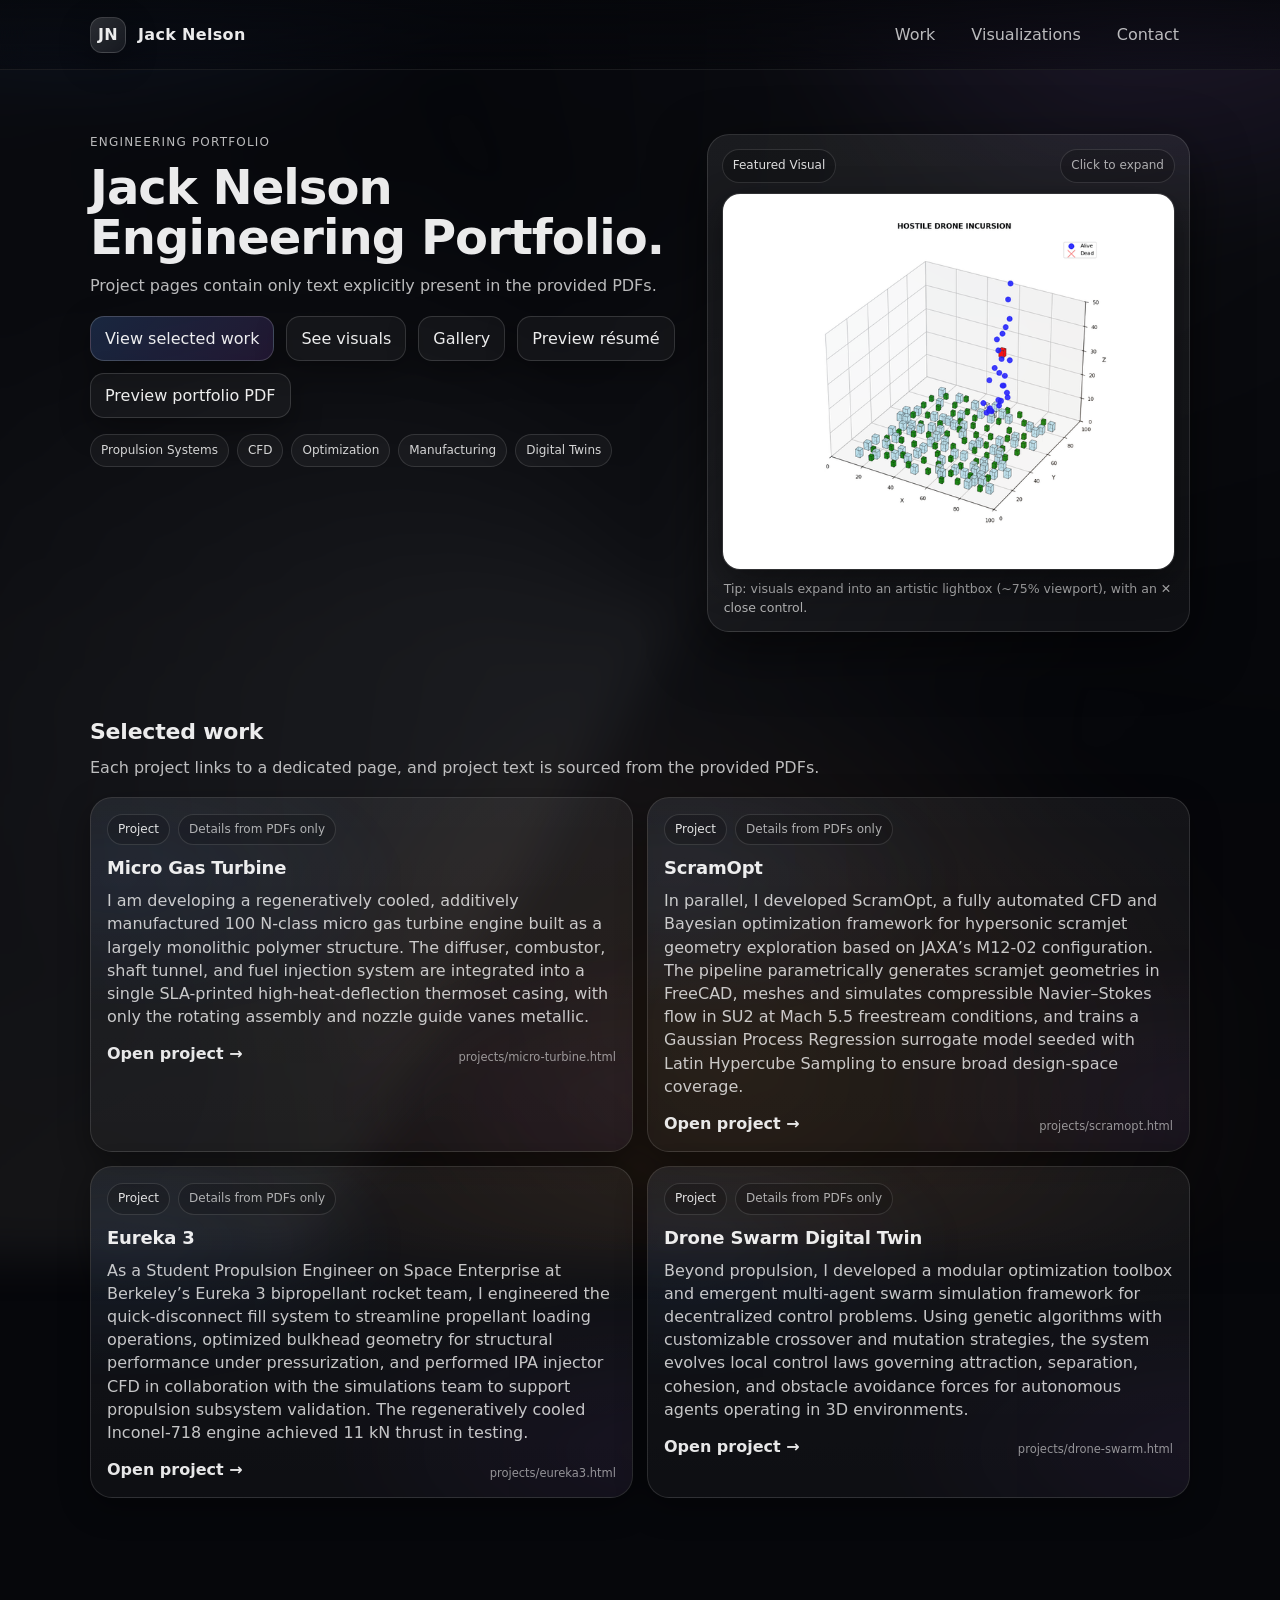
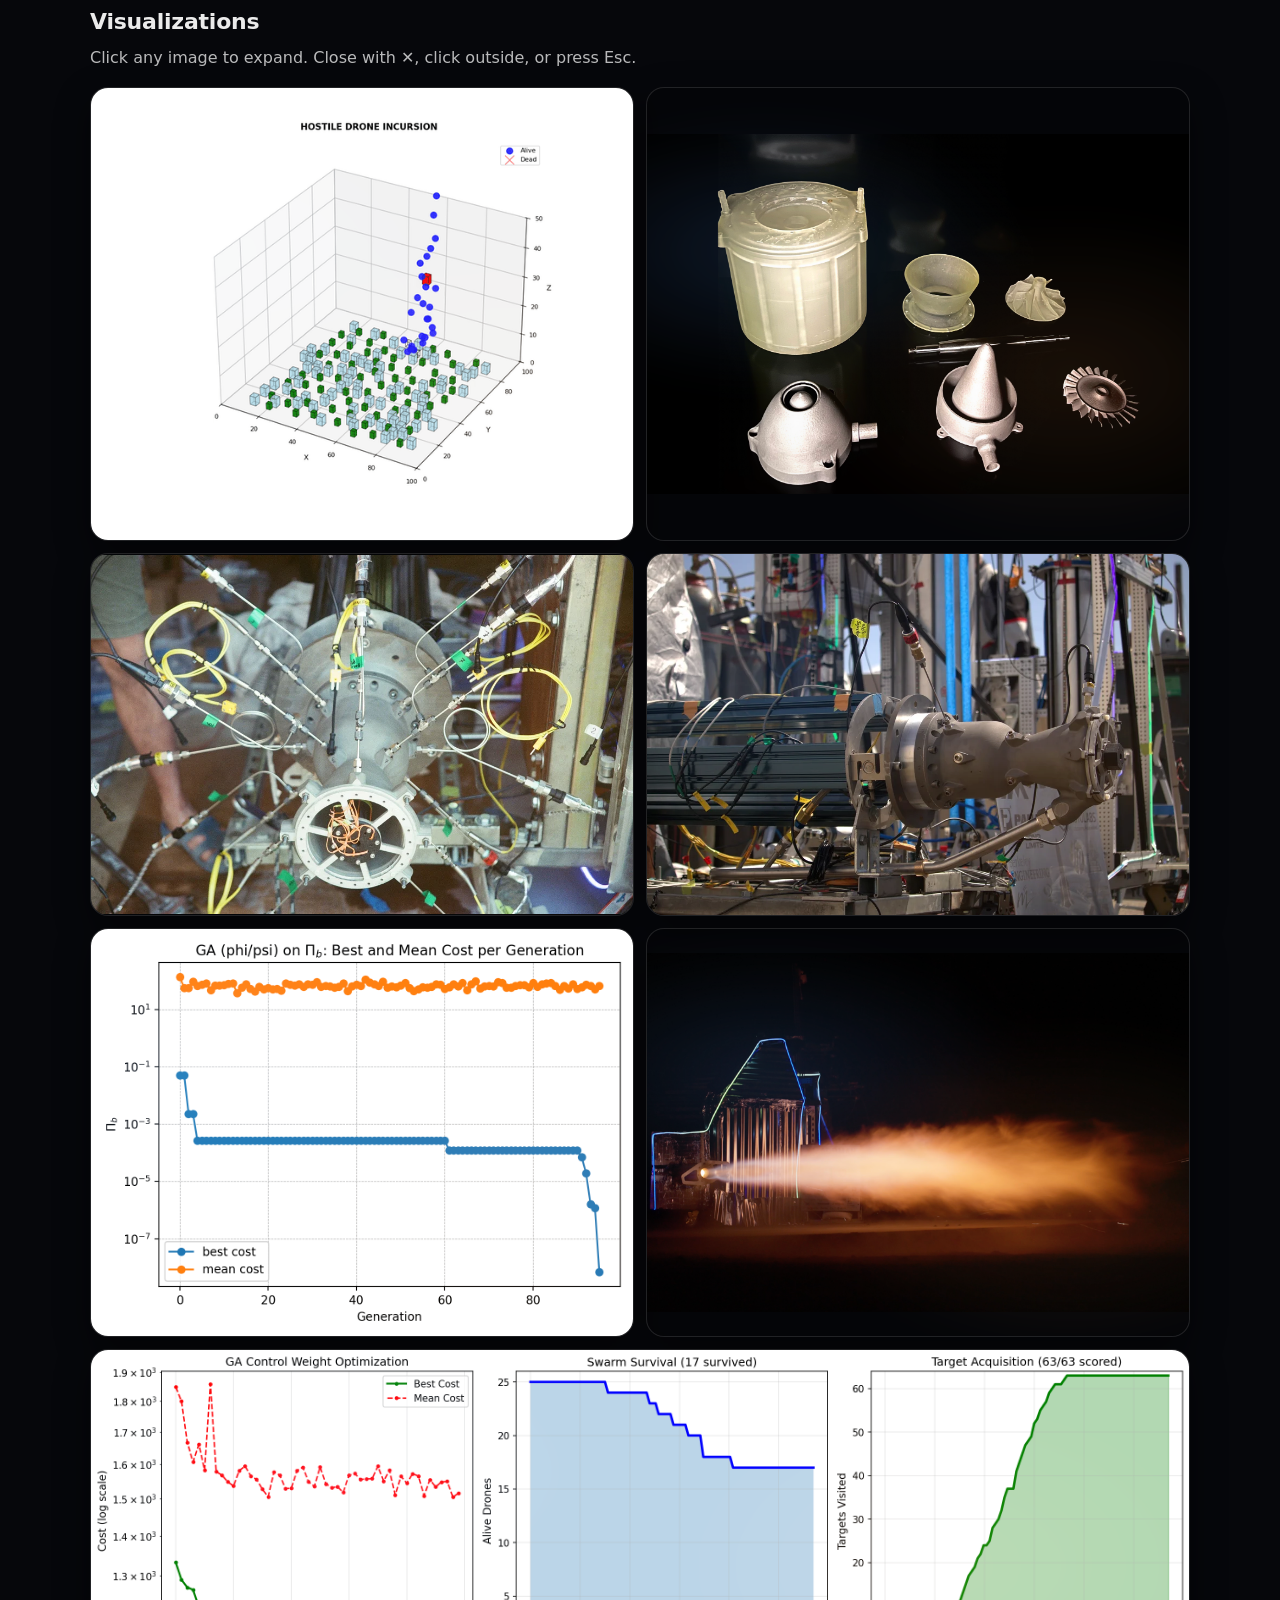
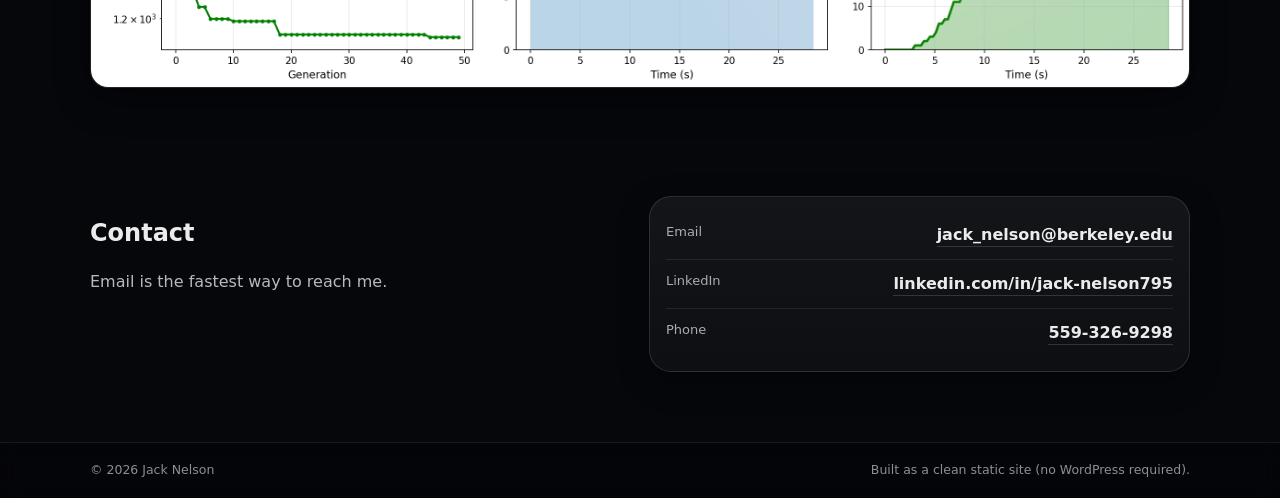
==== index.html @ c69b214f "Initial commit: jackanelson.com static engineering portfolio Goal: a fast, accessible, no-build pers" ====
<!doctype html>
<html lang="en">
<head>
  <meta charset="utf-8" />
  <meta name="viewport" content="width=device-width,initial-scale=1" />
  <title>Jack Nelson — Engineering</title>
  <meta name="description" content="Jack Nelson — engineering portfolio. Selected work, technical visuals, and contact." />
  <link rel="stylesheet" href="styles.css" />
</head>

<body>
  <a class="skip-link" href="#main">Skip to content</a>

  <div id="particles-js" aria-hidden="true"></div>
  <div class="bg-ambient" aria-hidden="true"></div>

  <header class="site-header">
    <div class="container header-inner">
      <a class="brand" href="index.html" aria-label="Home">
        <span class="brand-mark" aria-hidden="true">JN</span>
        <span class="brand-text">Jack Nelson</span>
      </a>

      <nav class="nav" aria-label="Primary">
        <a href="#work">Work</a>
        <a href="#visuals">Visualizations</a>
        <a href="#contact">Contact</a>
      </nav>
    </div>
  </header>

  <main id="main">
    <section class="hero">
      <div class="container hero-grid">
        <div class="hero-copy">
          <p class="eyebrow">Engineering Portfolio</p>
          <h1 class="hero-title">Jack Nelson Engineering Portfolio.</h1>
          <p class="hero-subtitle">Project pages contain only text explicitly present in the provided PDFs.</p>

          <div class="hero-cta">
            <a class="btn primary" href="#work">View selected work</a>
            <a class="btn ghost" href="#visuals">See visuals</a>
            <a class="btn ghost" href="gallery.html">Gallery</a>
            <a class="btn ghost" href="assets/pdf/Resume%20Jack%20Nelson.pdf" target="_blank" rel="noopener" aria-label="Preview resume (opens in new tab)">Preview résumé</a>
            <a class="btn ghost" href="assets/pdf/Jack_Nelson_Engineering_Portfolio.pdf" target="_blank" rel="noopener" aria-label="Preview engineering portfolio PDF (opens in new tab)">Preview portfolio PDF</a>
          </div>

          <div class="hero-tags" aria-label="Core areas">
            <span class="tag">Propulsion Systems</span>
            <span class="tag">CFD</span>
            <span class="tag">Optimization</span>
            <span class="tag">Manufacturing</span>
            <span class="tag">Digital Twins</span>
          </div>
        </div>

        <div class="hero-card">
          <div class="hero-card-top">
            <div class="pill">Featured Visual</div>
            <div class="pill muted">Click to expand</div>
          </div>

          <button class="media-tile js-open-modal"
                  type="button"
                  data-modal-src="assets/img/DroneAni.gif"
                  data-modal-alt="Drone swarm visualization animation"
                  data-modal-caption="Drone swarm visualization (click to expand)">
            <img src="assets/img/DroneAni.gif" alt="Drone swarm visualization animation" loading="eager" />
            <span class="media-fallback" aria-hidden="true">Missing asset: DroneAni.gif</span>
            <span class="media-glow" aria-hidden="true"></span>
          </button>

          <p class="hero-card-note">Tip: visuals expand into an artistic lightbox (~75% viewport), with an ✕ close control.</p>
        </div>
      </div>
    </section>

    <section id="work" class="section">
      <div class="container">
        <div class="section-head">
          <h2>Selected work</h2>
          <p>Each project links to a dedicated page, and project text is sourced from the provided PDFs.</p>
        </div>

        <div class="cards-grid">
          <a class="card" href="projects/micro-turbine.html">
            <div class="card-top">
              <span class="chip">Project</span>
              <span class="chip muted">Details from PDFs only</span>
            </div>
            <h3>Micro Gas Turbine</h3>
            <p>I am developing a regeneratively cooled, additively manufactured 100 N-class micro gas turbine engine built as a
largely monolithic polymer structure. The diffuser, combustor, shaft tunnel, and fuel injection system are integrated
into a single SLA-printed high-heat-deflection thermoset casing, with only the rotating assembly and nozzle guide
vanes metallic.</p>
            <div class="card-foot">
              <span class="linkish">Open project →</span>
              <span class="mini">projects/micro-turbine.html</span>
            </div>
          </a>

          <a class="card" href="projects/scramopt.html">
            <div class="card-top">
              <span class="chip">Project</span>
              <span class="chip muted">Details from PDFs only</span>
            </div>
            <h3>ScramOpt</h3>
            <p>In parallel, I developed ScramOpt, a fully automated CFD and Bayesian optimization framework for hypersonic
scramjet geometry exploration based on JAXA’s M12-02 configuration. The pipeline parametrically generates scramjet
geometries in FreeCAD, meshes and simulates compressible Navier–Stokes flow in SU2 at Mach 5.5 freestream
conditions, and trains a Gaussian Process Regression surrogate model seeded with Latin Hypercube Sampling to ensure
broad design-space coverage.</p>
            <div class="card-foot">
              <span class="linkish">Open project →</span>
              <span class="mini">projects/scramopt.html</span>
            </div>
          </a>

          <a class="card" href="projects/eureka3.html">
            <div class="card-top">
              <span class="chip">Project</span>
              <span class="chip muted">Details from PDFs only</span>
            </div>
            <h3>Eureka 3</h3>
            <p>As a Student Propulsion Engineer on Space Enterprise at Berkeley’s Eureka 3 bipropellant rocket team, I engineered
the quick-disconnect fill system to streamline propellant loading operations, optimized bulkhead geometry for structural
performance under pressurization, and performed IPA injector CFD in collaboration with the simulations team to
support propulsion subsystem validation. The regeneratively cooled Inconel-718 engine achieved 11 kN thrust in
testing.</p>
            <div class="card-foot">
              <span class="linkish">Open project →</span>
              <span class="mini">projects/eureka3.html</span>
            </div>
          </a>

          <a class="card" href="projects/drone-swarm.html">
            <div class="card-top">
              <span class="chip">Project</span>
              <span class="chip muted">Details from PDFs only</span>
            </div>
            <h3>Drone Swarm Digital Twin</h3>
            <p>Beyond propulsion, I developed a modular optimization toolbox and emergent multi-agent swarm simulation framework
for decentralized control problems. Using genetic algorithms with customizable crossover and mutation strategies,
the system evolves local control laws governing attraction, separation, cohesion, and obstacle avoidance forces
for autonomous agents operating in 3D environments.</p>
            <div class="card-foot">
              <span class="linkish">Open project →</span>
              <span class="mini">projects/drone-swarm.html</span>
            </div>
          </a>
        </div>
      </div>
    </section>

    <section id="visuals" class="section">
      <div class="container">
        <div class="section-head">
          <h2>Visualizations</h2>
          <p>Click any image to expand. Close with ✕, click outside, or press Esc.</p>
        </div>

        <div class="masonry" aria-label="Visualization gallery">
          <button class="media-tile js-open-modal" type="button"
                  data-modal-src="assets/img/DroneAni.gif"
                  data-modal-alt="Drone swarm animation"
                  data-modal-caption="Drone swarm animation">
            <img src="assets/img/DroneAni.gif" alt="Drone swarm animation" loading="lazy" />
            <span class="media-fallback" aria-hidden="true">Missing asset: DroneAni.gif</span>
            <span class="media-glow" aria-hidden="true"></span>
          </button>

          <button class="media-tile js-open-modal" type="button"
                  data-modal-src="assets/img/prop_components.png"
                  data-modal-alt="Propulsion components layout"
                  data-modal-caption="prop_components.png">
            <img src="assets/img/prop_components.png" alt="Propulsion components layout" loading="lazy" />
            <span class="media-fallback" aria-hidden="true">Missing asset: prop_components.png</span>
            <span class="media-glow" aria-hidden="true"></span>
          </button>

          <button class="media-tile js-open-modal" type="button"
                  data-modal-src="assets/img/prop_instrumented_front.png"
                  data-modal-alt="Instrumented setup front view"
                  data-modal-caption="prop_instrumented_front.png">
            <img src="assets/img/prop_instrumented_front.png" alt="Instrumented setup front view" loading="lazy" />
            <span class="media-fallback" aria-hidden="true">Missing asset: prop_instrumented_front.png</span>
            <span class="media-glow" aria-hidden="true"></span>
          </button>

          <button class="media-tile js-open-modal" type="button"
                  data-modal-src="assets/img/prop_teststand_side.png"
                  data-modal-alt="Test stand side view"
                  data-modal-caption="prop_teststand_side.png">
            <img src="assets/img/prop_teststand_side.png" alt="Test stand side view" loading="lazy" />
            <span class="media-fallback" aria-hidden="true">Missing asset: prop_teststand_side.png</span>
            <span class="media-glow" aria-hidden="true"></span>
          </button>

          <button class="media-tile js-open-modal" type="button"
                  data-modal-src="assets/img/ga_phi_psi_Pib_best_mean.png"
                  data-modal-alt="Optimization visualization"
                  data-modal-caption="Optimization visualization">
            <img src="assets/img/ga_phi_psi_Pib_best_mean.png" alt="Optimization visualization" loading="lazy" />
            <span class="media-fallback" aria-hidden="true">Missing asset: ga_phi_psi_Pib_best_mean.png</span>
            <span class="media-glow" aria-hidden="true"></span>
          </button>

          <button class="media-tile js-open-modal" type="button"
                  data-modal-src="assets/img/prop_hotfire.png"
                  data-modal-alt="Propulsion test image"
                  data-modal-caption="prop_hotfire.png">
            <img src="assets/img/prop_hotfire.png" alt="Propulsion test image" loading="lazy" />
            <span class="media-fallback" aria-hidden="true">Missing asset: prop_hotfire.png</span>
            <span class="media-glow" aria-hidden="true"></span>
          </button>

          <button class="media-tile media-control js-open-modal" type="button"
                  data-modal-src="assets/img/control_analysis.png"
                  data-modal-alt="Control analysis graphs"
                  data-modal-caption="Control analysis graphs">
            <img src="assets/img/control_analysis.png" alt="Control analysis graphs" loading="lazy" />
            <span class="media-fallback" aria-hidden="true">Missing asset: control_analysis.png</span>
            <span class="media-glow" aria-hidden="true"></span>
          </button>
        </div>
      </div>
    </section>

    <section id="contact" class="section section-contact">
      <div class="container contact-grid">
        <div>
          <h2>Contact</h2>
          <p class="contact-sub">Email is the fastest way to reach me.</p>
        </div>

        <div class="contact-card" aria-label="Contact links">
          <div class="contact-row">
            <div class="contact-label">Email</div>
            <a class="contact-link" href="mailto:jack_nelson@berkeley.edu">jack_nelson@berkeley.edu</a>
          </div>
          <div class="contact-row">
            <div class="contact-label">LinkedIn</div>
            <a class="contact-link" href="https://www.linkedin.com/in/jack-nelson795/" target="_blank" rel="noreferrer">linkedin.com/in/jack-nelson795</a>
          </div>
          <div class="contact-row">
            <div class="contact-label">Phone</div>
            <a class="contact-link" href="tel:+15593269298">559-326-9298</a>
          </div>
        </div>
      </div>
    </section>
  </main>

  <div class="modal" id="lightbox" aria-hidden="true" role="dialog" aria-modal="true" aria-label="Image viewer">
    <div class="modal-backdrop" data-close="true"></div>
    <div class="modal-panel" role="document">
      <button class="modal-close" type="button" aria-label="Close" title="Close (Esc)" data-close="true">✕</button>
      <figure class="modal-figure">
        <img id="lightboxImg" alt="" />
        <figcaption id="lightboxCaption" class="modal-caption"></figcaption>
      </figure>
    </div>
  </div>

  <footer class="site-footer">
    <div class="container footer-inner">
      <span class="footer-dim">© <span id="year"></span> Jack Nelson</span>
      <span class="footer-dim">Built as a clean static site (no WordPress required).</span>
    </div>
  </footer>

  <script src="particles.js-master/particles.min.js"></script>
  <script src="script.js"></script>
</body>
</html>
---- styles.css ----
:root{
  --bg: #06070b;
  --panel: rgba(255,255,255,.06);
  --panel-2: rgba(255,255,255,.085);
  --text: rgba(255,255,255,.92);
  --muted: rgba(255,255,255,.72);
  --faint: rgba(255,255,255,.52);
  --stroke: rgba(255,255,255,.12);
  --stroke-2: rgba(255,255,255,.18);
  --shadow: 0 18px 55px rgba(0,0,0,.55);
  --shadow-soft: 0 10px 30px rgba(0,0,0,.35);
  --radius: 22px;
  --radius-sm: 16px;
  --max: 1100px;
}

*{ box-sizing:border-box; }
html,body{ height:100%; }
html{ scroll-behavior: smooth; }

@media (prefers-reduced-motion: reduce){
  html{ scroll-behavior: auto; }
  *{ transition: none !important; }
}

body{
  margin:0;
  background: var(--bg);
  color: var(--text);
  font-family: ui-sans-serif, system-ui, -apple-system, Segoe UI, Roboto, Helvetica, Arial;
  line-height: 1.45;
  overflow-x:hidden;
}

button{ font: inherit; color: inherit; }

a{ color: inherit; text-decoration: none; }
a:hover{ text-decoration: none; }

:focus-visible{
  outline: 2px solid rgba(84,153,255,.65);
  outline-offset: 3px;
}

.skip-link{
  position: absolute;
  left: 14px;
  top: 10px;
  padding: 10px 12px;
  border-radius: 14px;
  border: 1px solid rgba(255,255,255,.14);
  background: rgba(0,0,0,.55);
  transform: translateY(-200%);
  z-index: 999;
}

.skip-link:focus{
  transform: translateY(0);
}

.container{
  width: min(var(--max), calc(100% - 40px));
  margin: 0 auto;
}

.bg-ambient{
  position: fixed;
  inset: -40vh -25vw;
  pointer-events:none;
  z-index:-2;
  overflow: hidden;
  background:
    /* “Plume” glows */
    radial-gradient(900px 520px at 22% 12%, rgba(84, 153, 255, .16), transparent 58%),
    radial-gradient(760px 520px at 78% 18%, rgba(171, 95, 255, .12), transparent 60%),
    radial-gradient(860px 620px at 55% 88%, rgba(255, 155, 74, .10), transparent 62%),
    /* Soft hotcore / nozzle-lip highlight */
    conic-gradient(from 210deg at 52% 60%, rgba(255,255,255,.06), transparent 35%, rgba(255,255,255,.03), transparent 70%),
    radial-gradient(980px 760px at 42% 62%, rgba(255,255,255,.05), transparent 62%);
  filter: blur(26px) saturate(1.12);
  opacity:.95;
}

.bg-ambient::before{
  content:"";
  position:absolute;
  inset: 0;
  background:
    /* Diagonal vector lines */
    repeating-linear-gradient(115deg, rgba(255,255,255,.06) 0 1px, transparent 1px 34px),
    repeating-linear-gradient(65deg, rgba(84,153,255,.06) 0 1px, transparent 1px 46px),
    /* Blueprint-ish grid */
    linear-gradient(to right, rgba(255,255,255,.04) 1px, transparent 1px),
    linear-gradient(to bottom, rgba(255,255,255,.035) 1px, transparent 1px),
    /* Larger grid */
    linear-gradient(to right, rgba(255,255,255,.03) 1px, transparent 1px),
    linear-gradient(to bottom, rgba(255,255,255,.025) 1px, transparent 1px);
  background-size: auto, auto, 38px 38px, 38px 38px, 140px 140px, 140px 140px;
  background-position: 0 0, 0 0, 0 0, 0 0, 12px 18px, 12px 18px;
  opacity: .22;
  filter: blur(.2px);
  mask-image: radial-gradient(60% 55% at 50% 55%, black 55%, transparent 100%);
}

.bg-ambient::after{
  content:"";
  position:absolute;
  inset: 0;
  background:
    /* Scanline sheen */
    repeating-linear-gradient(to bottom, rgba(255,255,255,.03), rgba(255,255,255,.03) 1px, transparent 1px, transparent 6px),
    /* Subtle horizon/edge glow */
    linear-gradient(to bottom, rgba(84,153,255,.08), transparent 38%),
    linear-gradient(to top, rgba(255,155,74,.06), transparent 42%),
    /* Subtle vignette */
    radial-gradient(70% 70% at 50% 50%, transparent 45%, rgba(0,0,0,.45) 100%);
  opacity: .18;
  mix-blend-mode: overlay;
}

.site-header{
  position: sticky;
  top: 0;
  z-index: 20;
  backdrop-filter: blur(14px);
  background: linear-gradient(to bottom, rgba(6,7,11,.78), rgba(6,7,11,.35));
  border-bottom: 1px solid rgba(255,255,255,.08);
}

.header-inner{
  display:flex;
  align-items:center;
  justify-content:space-between;
  padding: 14px 0;
  gap: 16px;
}

.brand{
  display:flex;
  align-items:center;
  gap: 12px;
}

.brand-mark{
  width: 36px;
  height: 36px;
  border-radius: 12px;
  display:grid;
  place-items:center;
  font-weight: 700;
  letter-spacing:.02em;
  background: linear-gradient(135deg, rgba(255,255,255,.14), rgba(255,255,255,.06));
  border: 1px solid rgba(255,255,255,.14);
  box-shadow: var(--shadow-soft);
}

.brand-text{
  font-weight: 650;
  letter-spacing: .02em;
  color: rgba(255,255,255,.92);
}

.nav{
  display:flex;
  gap: 14px;
  align-items:center;
}

.nav a{
  padding: 8px 10px;
  border-radius: 12px;
  color: var(--muted);
  border: 1px solid transparent;
}

.nav a:hover{
  color: var(--text);
  border-color: rgba(255,255,255,.10);
  background: rgba(255,255,255,.05);
}

.hero{ padding: 64px 0 30px; }

.hero-grid{
  display:grid;
  grid-template-columns: 1.1fr .9fr;
  gap: 26px;
  align-items: start;
}

@media (max-width: 980px){
  .hero-grid{ grid-template-columns: 1fr; }
}

.eyebrow{
  color: var(--muted);
  letter-spacing: .10em;
  text-transform: uppercase;
  font-size: 12px;
  margin: 0 0 10px;
}

.hero-title{
  margin: 0 0 12px;
  font-size: clamp(30px, 4vw, 48px);
  line-height: 1.05;
  letter-spacing: -0.02em;
}

.hero-subtitle{
  margin: 0 0 18px;
  color: var(--muted);
  font-size: 16px;
  max-width: 60ch;
}

.hero-cta{
  display:flex;
  gap: 12px;
  flex-wrap: wrap;
  margin: 18px 0 16px;
}

.btn{
  display:inline-flex;
  align-items:center;
  justify-content:center;
  padding: 10px 14px;
  border-radius: 14px;
  border: 1px solid rgba(255,255,255,.14);
  background: rgba(255,255,255,.06);
  color: var(--text);
  box-shadow: var(--shadow-soft);
  transition: transform .16s ease, background .16s ease, border-color .16s ease;
}

.btn:hover{
  transform: translateY(-1px);
  border-color: rgba(255,255,255,.20);
  background: rgba(255,255,255,.09);
}

.btn.primary{
  background: linear-gradient(135deg, rgba(84,153,255,.20), rgba(171,95,255,.14));
  border-color: rgba(255,255,255,.18);
}

.btn.ghost{ background: rgba(255,255,255,.04); }

.hero-tags{ display:flex; gap: 8px; flex-wrap: wrap; }

.tag{
  font-size: 12px;
  color: rgba(255,255,255,.82);
  padding: 7px 10px;
  border-radius: 999px;
  border: 1px solid rgba(255,255,255,.12);
  background: rgba(255,255,255,.04);
}

.hero-card{
  border-radius: var(--radius);
  border: 1px solid rgba(255,255,255,.12);
  background: linear-gradient(180deg, rgba(255,255,255,.07), rgba(255,255,255,.04));
  box-shadow: var(--shadow);
  padding: 14px;
}

.hero-card-top{
  display:flex;
  justify-content: space-between;
  gap: 10px;
  align-items:center;
  margin-bottom: 10px;
}

.pill{
  font-size: 12px;
  padding: 7px 10px;
  border-radius: 999px;
  border: 1px solid rgba(255,255,255,.12);
  background: rgba(0,0,0,.18);
  color: rgba(255,255,255,.86);
}

.pill.muted{ color: rgba(255,255,255,.65); }

.media-tile{
  position: relative;
  display:block;
  width: 100%;
  min-height: 220px;
  border-radius: 18px;
  overflow:hidden;
  border: 1px solid rgba(255,255,255,.12);
  background: rgba(0,0,0,.25);
  cursor: pointer;
  padding: 0;
  appearance:none;
  outline: none;
  box-shadow: 0 12px 35px rgba(0,0,0,.45);
  transition: transform .18s ease, border-color .18s ease;
}

.media-tile:hover{
  transform: translateY(-2px);
  border-color: rgba(255,255,255,.20);
}

.media-tile img{
  width: 100%;
  height: auto;
  display:block;
  object-fit: contain;
  position: relative;
  z-index: 1;
}

.media-fallback{
  position:absolute;
  inset: 0;
  display:none;
  place-items:center;
  padding: 18px;
  text-align: center;
  color: rgba(255,255,255,.72);
  background: linear-gradient(180deg, rgba(255,255,255,.05), rgba(255,255,255,.02));
  z-index: 2;
}

.media-tile.is-missing img{ display:none; }
.media-tile.is-missing .media-fallback{ display:grid; }

.media-glow{
  position:absolute;
  inset: -20%;
  background:
    radial-gradient(420px 220px at 30% 40%, rgba(84,153,255,.18), transparent 60%),
    radial-gradient(420px 260px at 70% 60%, rgba(255,155,74,.12), transparent 62%);
  filter: blur(18px);
  opacity: .85;
  mix-blend-mode: screen;
  pointer-events:none;
  z-index: 2;
}

.hero-card-note{
  margin: 10px 2px 0;
  font-size: 12.5px;
  color: rgba(255,255,255,.68);
}

.section{ padding: 54px 0; }

.section-head{ display:flex; flex-direction:column; gap: 8px; margin-bottom: 18px; }

.section-head h2{ margin: 0; font-size: 22px; letter-spacing: -0.01em; }

.section-head p{ margin: 0; color: var(--muted); max-width: 72ch; }

.cards-grid{ display:grid; grid-template-columns: repeat(2, 1fr); gap: 14px; }

@media (max-width: 900px){
  .cards-grid{ grid-template-columns: 1fr; }
}

.card{
  border-radius: var(--radius);
  border: 1px solid rgba(255,255,255,.12);
  background: linear-gradient(180deg, rgba(255,255,255,.06), rgba(255,255,255,.035));
  box-shadow: var(--shadow-soft);
  padding: 16px;
  transition: transform .18s ease, border-color .18s ease, background .18s ease;
  position: relative;
  overflow:hidden;
}

.card::before{
  content:"";
  position:absolute;
  inset:-40%;
  background:
    radial-gradient(500px 240px at 25% 35%, rgba(84,153,255,.10), transparent 60%),
    radial-gradient(560px 260px at 80% 70%, rgba(171,95,255,.08), transparent 62%);
  filter: blur(18px);
  opacity: .75;
  pointer-events:none;
}

.card:hover{
  transform: translateY(-2px);
  border-color: rgba(255,255,255,.20);
  background: linear-gradient(180deg, rgba(255,255,255,.075), rgba(255,255,255,.04));
}

.card-top{ display:flex; gap: 8px; flex-wrap: wrap; position: relative; z-index: 1; }

.chip{
  font-size: 12px;
  padding: 6px 10px;
  border-radius: 999px;
  border: 1px solid rgba(255,255,255,.12);
  background: rgba(0,0,0,.16);
  color: rgba(255,255,255,.88);
}

.chip.muted{ color: rgba(255,255,255,.65); }

.card h3{ margin: 10px 0 8px; font-size: 18px; letter-spacing: -0.01em; position: relative; z-index: 1; }

.card p{ margin: 0 0 14px; color: rgba(255,255,255,.76); position: relative; z-index: 1; }

.card-foot{ display:flex; justify-content: space-between; align-items:flex-end; gap: 10px; position: relative; z-index: 1; }

.linkish{ color: rgba(255,255,255,.9); font-weight: 600; }

.mini{ font-size: 11.5px; color: rgba(255,255,255,.55); }


.masonry{
  display:grid;
  grid-template-columns: repeat(2, minmax(0, 1fr));
  gap: 12px;
}

/* Uniform tile height; images scale to fit without cropping */
.masonry .media-tile{
  height: auto;
}

.masonry .media-tile img{
  height: auto;
  width: 100%;
  object-fit: contain;
}

.masonry .media-tile.is-missing{ min-height: 220px; }

/* Final control-analysis tile: same height, centered, not extra-wide */
.masonry .media-tile.media-control{
  grid-column: 1 / -1;
  width: 100%;
  justify-self: stretch;
}

@media (max-width: 980px){
  .masonry{ grid-template-columns: 1fr; }
  .masonry .media-tile{ grid-column: auto; height: auto; }
  .masonry .media-tile.media-control{ grid-column: auto; width: 100%; justify-self: stretch; }
}

.section-contact{ padding-bottom: 70px; }

.contact-grid{ display:grid; grid-template-columns: 1fr 1fr; gap: 18px; align-items:start; }

@media (max-width: 900px){
  .contact-grid{ grid-template-columns: 1fr; }
}

.contact-sub{ margin: 8px 0 0; color: rgba(255,255,255,.72); }

.contact-card{
  border-radius: var(--radius);
  border: 1px solid rgba(255,255,255,.12);
  background: linear-gradient(180deg, rgba(255,255,255,.06), rgba(255,255,255,.035));
  box-shadow: var(--shadow-soft);
  padding: 14px 16px;
}

.contact-row{ display:flex; justify-content: space-between; gap: 14px; padding: 12px 0; border-bottom: 1px solid rgba(255,255,255,.08); }

.contact-row:last-child{ border-bottom: none; }

.contact-label{ color: rgba(255,255,255,.65); font-size: 13px; }

.contact-link{ color: rgba(255,255,255,.92); font-weight: 650; text-align:right; border-bottom: 1px solid rgba(255,255,255,.15); }

.contact-link:hover{ border-bottom-color: rgba(255,255,255,.35); }

.site-footer{ border-top: 1px solid rgba(255,255,255,.08); background: rgba(0,0,0,.20); backdrop-filter: blur(10px); padding: 18px 0; }

.footer-inner{ display:flex; justify-content: space-between; gap: 12px; flex-wrap: wrap; }

.footer-dim{ color: rgba(255,255,255,.55); font-size: 12.5px; }

/* --------- PROJECT PAGES --------- */

.page{ padding: 40px 0 70px; }

.page-head{ display:flex; align-items:flex-start; justify-content: space-between; gap: 14px; margin-bottom: 14px; }

.back{
  display:inline-flex;
  gap: 10px;
  align-items:center;
  padding: 9px 12px;
  border-radius: 14px;
  border: 1px solid rgba(255,255,255,.12);
  background: rgba(255,255,255,.05);
  color: rgba(255,255,255,.86);
  box-shadow: var(--shadow-soft);
}

.back:hover{ border-color: rgba(255,255,255,.20); background: rgba(255,255,255,.08); }

.page-title{ margin: 6px 0 0; font-size: clamp(26px, 3.2vw, 40px); line-height: 1.08; letter-spacing: -0.02em; }

.page-sub{ margin: 10px 0 0; color: rgba(255,255,255,.72); max-width: 75ch; }

.page-grid{ display:grid; grid-template-columns: 1.1fr .9fr; gap: 16px; margin-top: 18px; }

@media (max-width: 980px){
  .page-grid{ grid-template-columns: 1fr; }
}

.panel{
  border-radius: var(--radius);
  border: 1px solid rgba(255,255,255,.12);
  background: linear-gradient(180deg, rgba(255,255,255,.06), rgba(255,255,255,.035));
  box-shadow: var(--shadow-soft);
  padding: 16px;
}

.panel h3{ margin: 0 0 8px; letter-spacing: -.01em; }

.panel ul{ margin: 10px 0 0 18px; color: rgba(255,255,255,.78); }

.panel li{ margin: 6px 0; }

.kv{ display:grid; grid-template-columns: 120px 1fr; gap: 10px 12px; margin-top: 10px; }

.kv div{ padding: 8px 0; border-bottom: 1px solid rgba(255,255,255,.08); }

.kv div:nth-last-child(-n+2){ border-bottom: none; }

.k{ color: rgba(255,255,255,.62); font-size: 12.5px; }
.v{ color: rgba(255,255,255,.88); font-weight: 600; }

.inline-link{ border-bottom: 1px solid rgba(255,255,255,.15); }
.inline-link:hover{ border-bottom-color: rgba(255,255,255,.35); }

.todo{ color: rgba(255,255,255,.74); }

/* --------- LIGHTBOX MODAL (ARTISTIC 75%) --------- */

.modal{ position: fixed; inset: 0; display:none; z-index: 100; }

.modal[aria-hidden="false"]{ display:block; }

.modal-backdrop{ position:absolute; inset:0; background: rgba(0,0,0,.62); backdrop-filter: blur(18px); }

.modal-panel{ position: absolute; inset: 0; display:grid; place-items:center; padding: 24px; }

.modal-figure{
  width: min(75vw, 1100px);
  height: min(75vh, 740px);
  margin: 0;
  border-radius: 26px;
  overflow:hidden;
  border: 1px solid rgba(255,255,255,.14);
  background: linear-gradient(180deg, rgba(255,255,255,.06), rgba(255,255,255,.03));
  box-shadow: 0 30px 90px rgba(0,0,0,.70);
  position: relative;
}

@media (max-width: 780px){
  .modal-figure{ width: min(92vw, 1100px); height: min(78vh, 740px); }
}

.modal-figure::before{
  content:"";
  position:absolute;
  inset:-35%;
  background:
    radial-gradient(560px 320px at 25% 30%, rgba(84,153,255,.16), transparent 60%),
    radial-gradient(620px 380px at 75% 70%, rgba(171,95,255,.12), transparent 62%),
    radial-gradient(540px 360px at 60% 40%, rgba(255,155,74,.10), transparent 64%);
  filter: blur(18px);
  opacity: .9;
  pointer-events:none;
}

.modal-figure img{
  position:absolute;
  inset: 0;
  width: 100%;
  height: 100%;
  object-fit: contain;
  padding: 18px 18px 52px;
  z-index: 1;
}

.modal-caption{
  position:absolute;
  left: 16px;
  right: 16px;
  bottom: 12px;
  z-index: 2;
  font-size: 12.5px;
  color: rgba(255,255,255,.72);
  text-align: center;
  letter-spacing: .04em;
  text-transform: uppercase;
}

.modal-close{
  position: absolute;
  top: 18px;
  right: 18px;
  z-index: 110;
  width: 42px;
  height: 42px;
  border-radius: 14px;
  border: 1px solid rgba(255,255,255,.16);
  background: rgba(0,0,0,.35);
  color: rgba(255,255,255,.92);
  cursor: pointer;
  box-shadow: var(--shadow-soft);
  font-size: 18px;
  transition: transform .15s ease, background .15s ease, border-color .15s ease;
}

.modal-close:hover{
  transform: translateY(-1px);
  border-color: rgba(255,255,255,.24);
  background: rgba(0,0,0,.45);
}

/* --------- PARTICLES BACKDROP --------- */

#particles-js{
  position: fixed;
  inset: 0;
  pointer-events: none;
  z-index: -1;
  opacity: .82;
}

@media (prefers-reduced-motion: reduce){
  #particles-js{ display:none; }
}
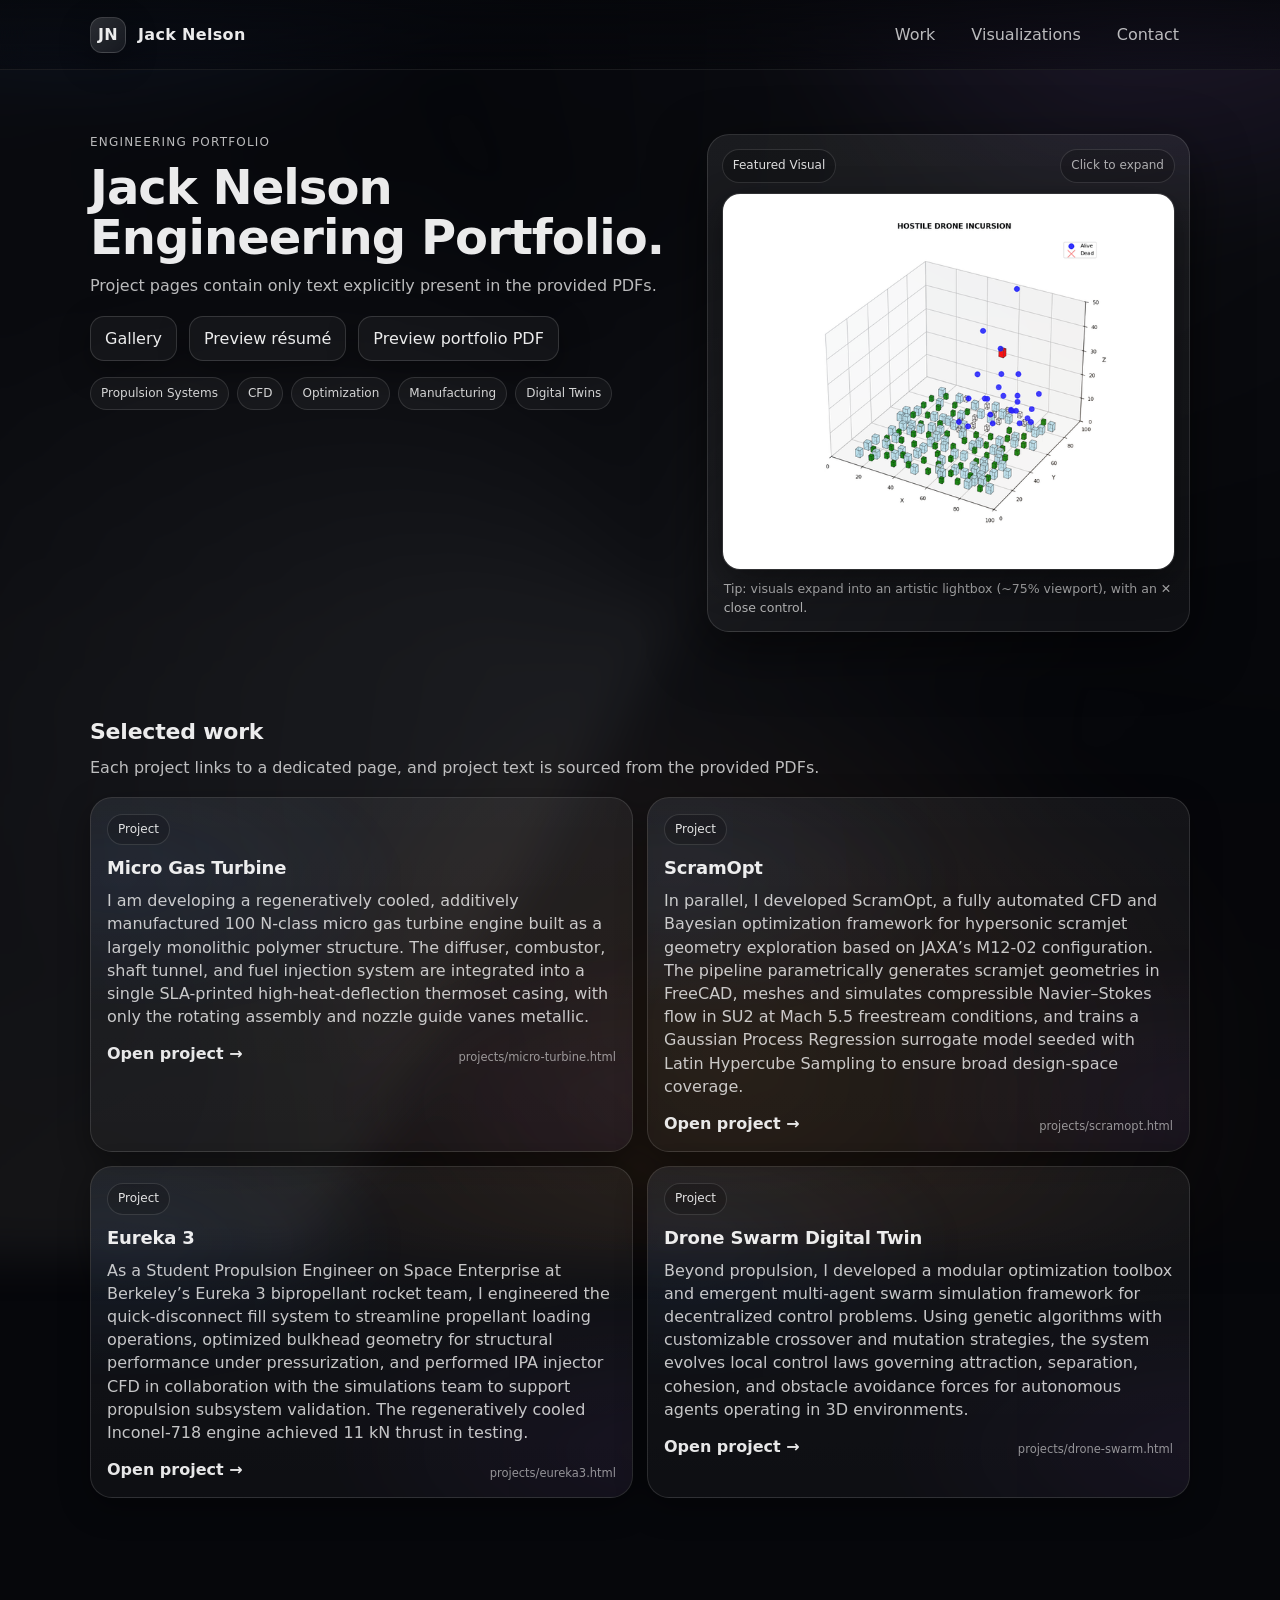
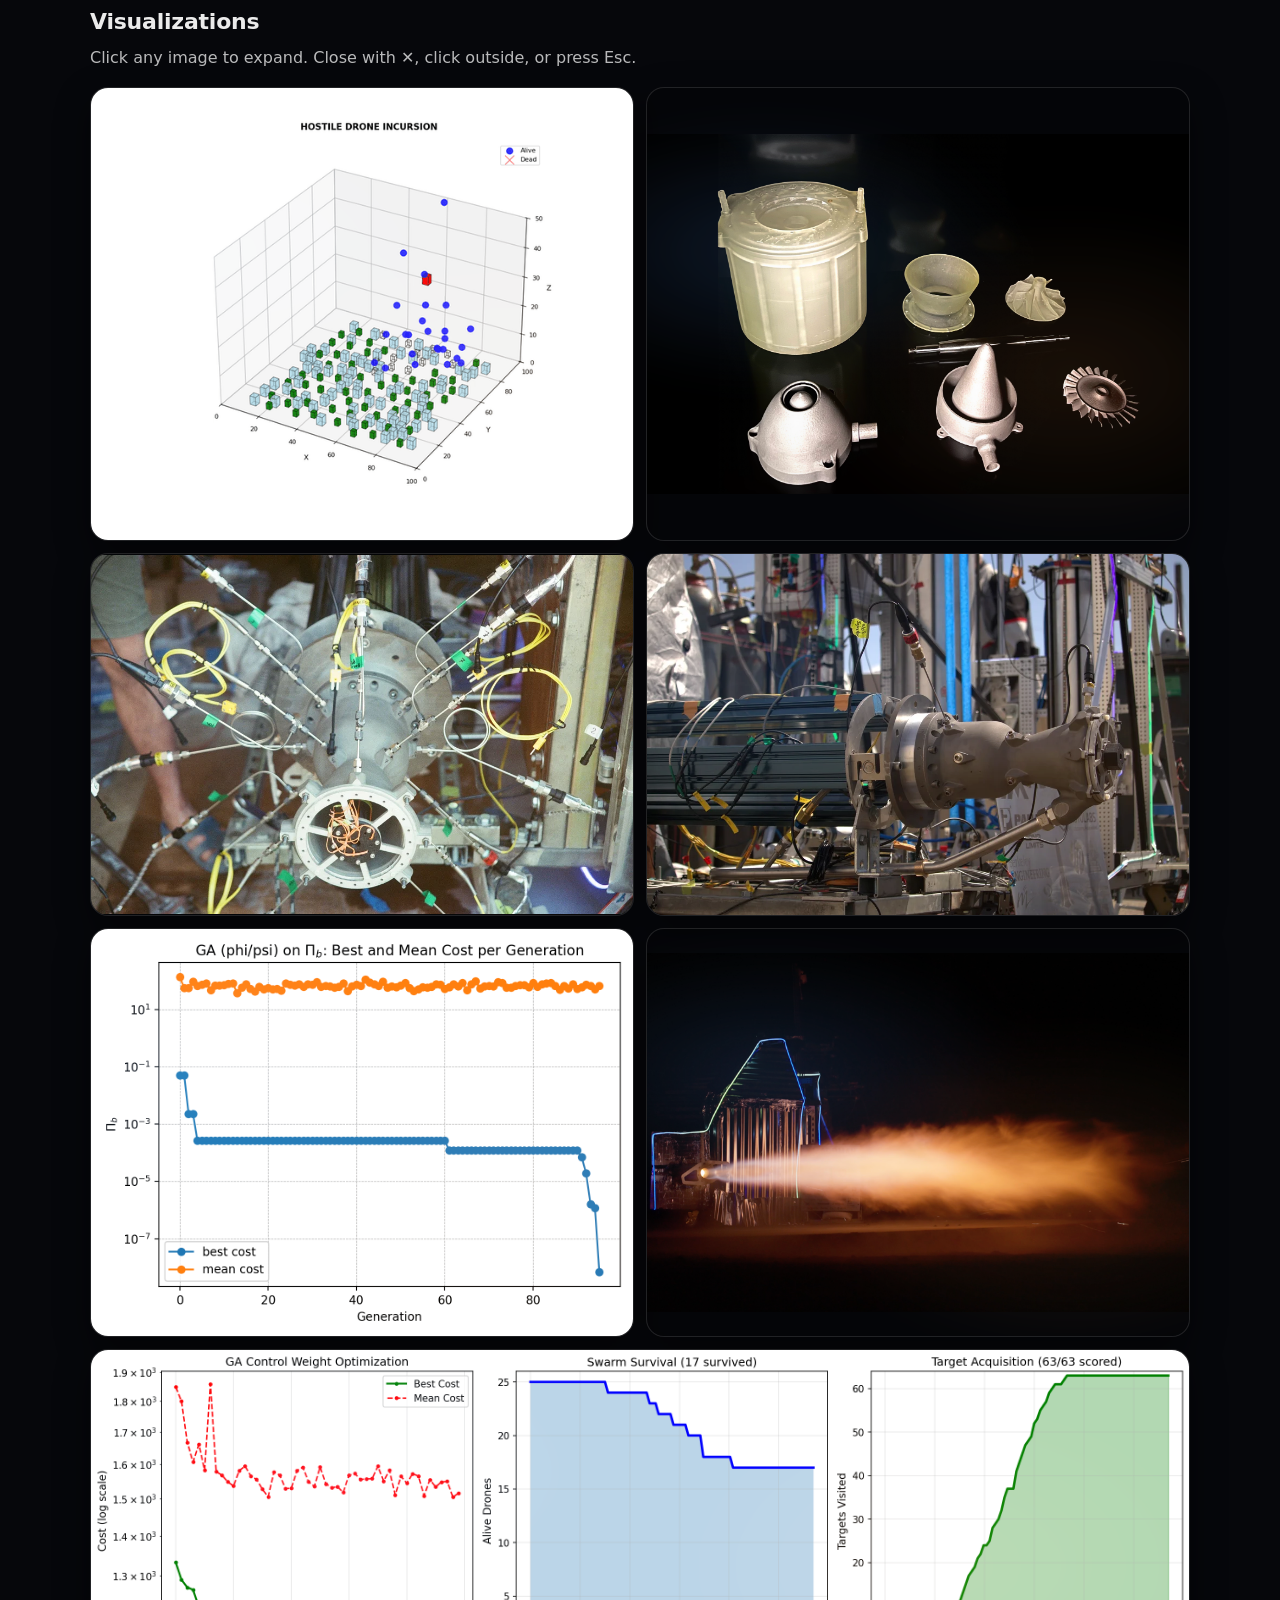
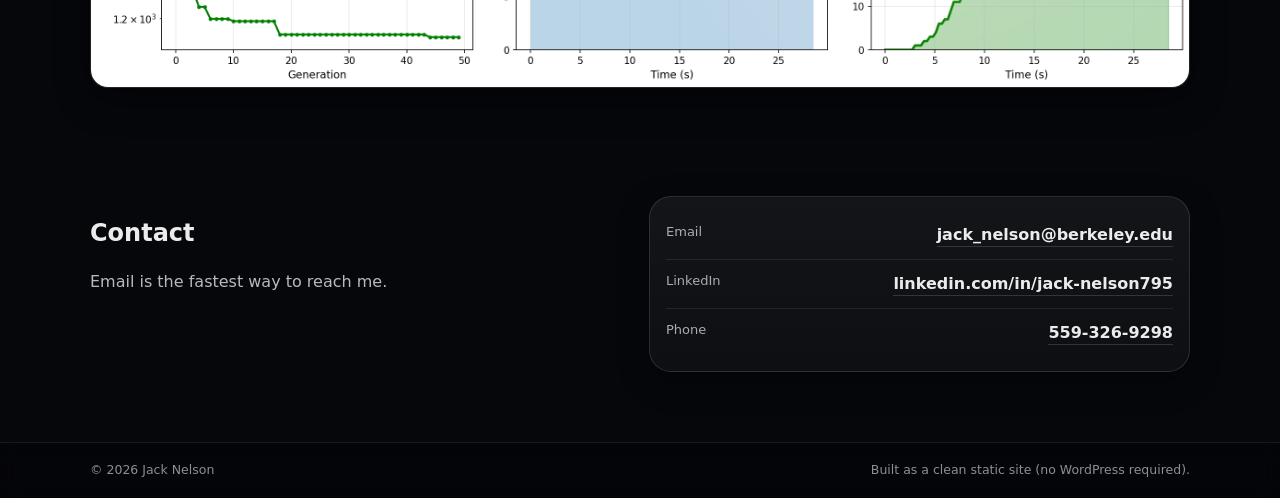
==== commit a9e0d02e: "Tighten mobile UI + clean landing nav - Mobile-only: increase glass 'frost' on text containers  - Mo" ====
--- a/index.html
+++ b/index.html
@@ -86,7 +86,6 @@
           <a class="card" href="projects/micro-turbine.html">
             <div class="card-top">
               <span class="chip">Project</span>
-              <span class="chip muted">Details from PDFs only</span>
             </div>
             <h3>Micro Gas Turbine</h3>
             <p>I am developing a regeneratively cooled, additively manufactured 100 N-class micro gas turbine engine built as a
@@ -102,7 +101,6 @@
           <a class="card" href="projects/scramopt.html">
             <div class="card-top">
               <span class="chip">Project</span>
-              <span class="chip muted">Details from PDFs only</span>
             </div>
             <h3>ScramOpt</h3>
             <p>In parallel, I developed ScramOpt, a fully automated CFD and Bayesian optimization framework for hypersonic
@@ -119,7 +117,6 @@
           <a class="card" href="projects/eureka3.html">
             <div class="card-top">
               <span class="chip">Project</span>
-              <span class="chip muted">Details from PDFs only</span>
             </div>
             <h3>Eureka 3</h3>
             <p>As a Student Propulsion Engineer on Space Enterprise at Berkeley’s Eureka 3 bipropellant rocket team, I engineered
@@ -136,7 +133,6 @@
           <a class="card" href="projects/drone-swarm.html">
             <div class="card-top">
               <span class="chip">Project</span>
-              <span class="chip muted">Details from PDFs only</span>
             </div>
             <h3>Drone Swarm Digital Twin</h3>
             <p>Beyond propulsion, I developed a modular optimization toolbox and emergent multi-agent swarm simulation framework
--- a/styles.css
+++ b/styles.css
@@ -221,6 +221,23 @@
   margin: 18px 0 16px;
 }
 
+/* De-duplicate navigation paths:
+   - Mobile: use the hero buttons, hide top-nav Work/Visualizations
+   - Desktop: use the top-nav, hide the hero Work/Visualizations buttons */
+@media (max-width: 780px){
+  .site-header .nav a[href="#work"],
+  .site-header .nav a[href="#visuals"]{
+    display: none;
+  }
+}
+
+@media (min-width: 781px){
+  .hero-cta a[href="#work"],
+  .hero-cta a[href="#visuals"]{
+    display: none;
+  }
+}
+
 .btn{
   display:inline-flex;
   align-items:center;
@@ -519,6 +536,19 @@
   background: linear-gradient(180deg, rgba(255,255,255,.06), rgba(255,255,255,.035));
   box-shadow: var(--shadow-soft);
   padding: 16px;
+}
+
+/* Mobile-only: increase "frost" on text containers without changing desktop */
+@media (max-width: 780px){
+  .panel,
+  .card,
+  .contact-card,
+  .hero-card{
+    background: linear-gradient(180deg, rgba(255,255,255,.14), rgba(255,255,255,.075));
+    border-color: rgba(255,255,255,.20);
+    -webkit-backdrop-filter: blur(36px) saturate(1.16);
+    backdrop-filter: blur(36px) saturate(1.16);
+  }
 }
 
 .panel h3{ margin: 0 0 8px; letter-spacing: -.01em; }
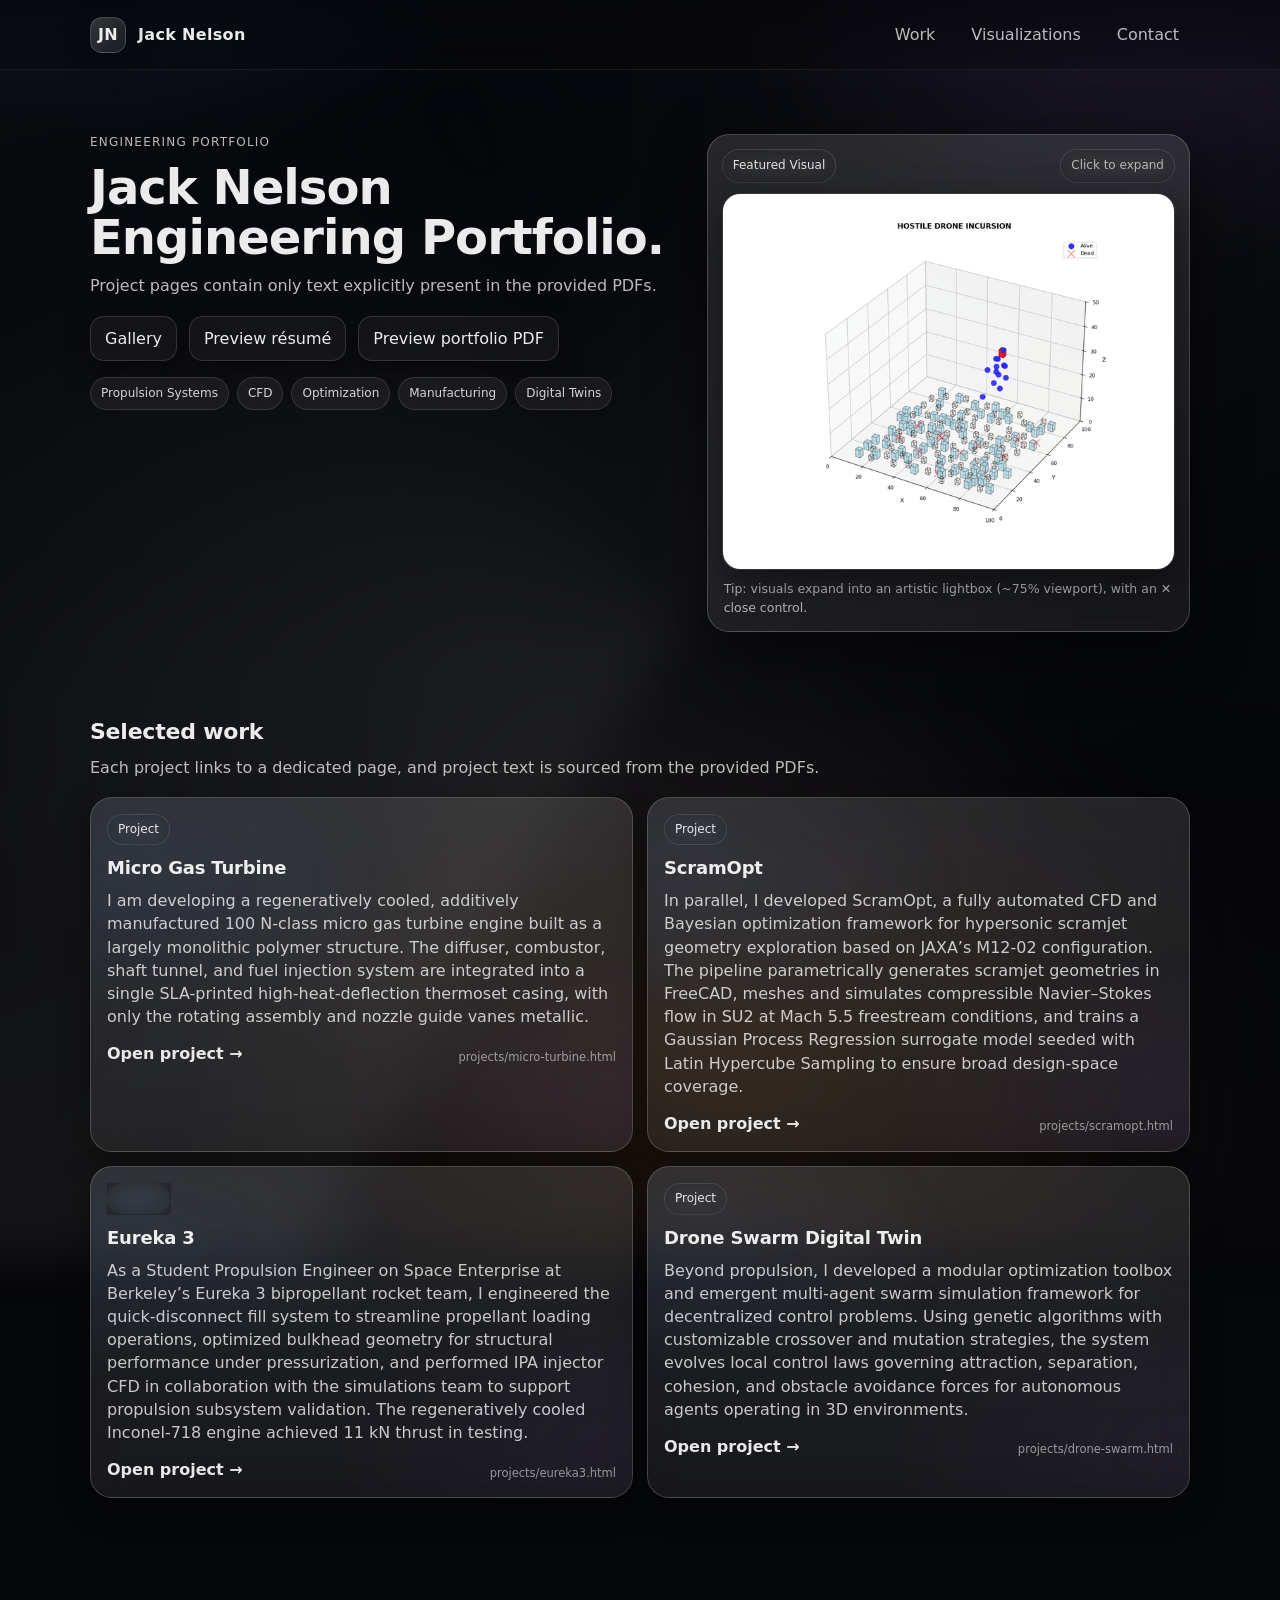
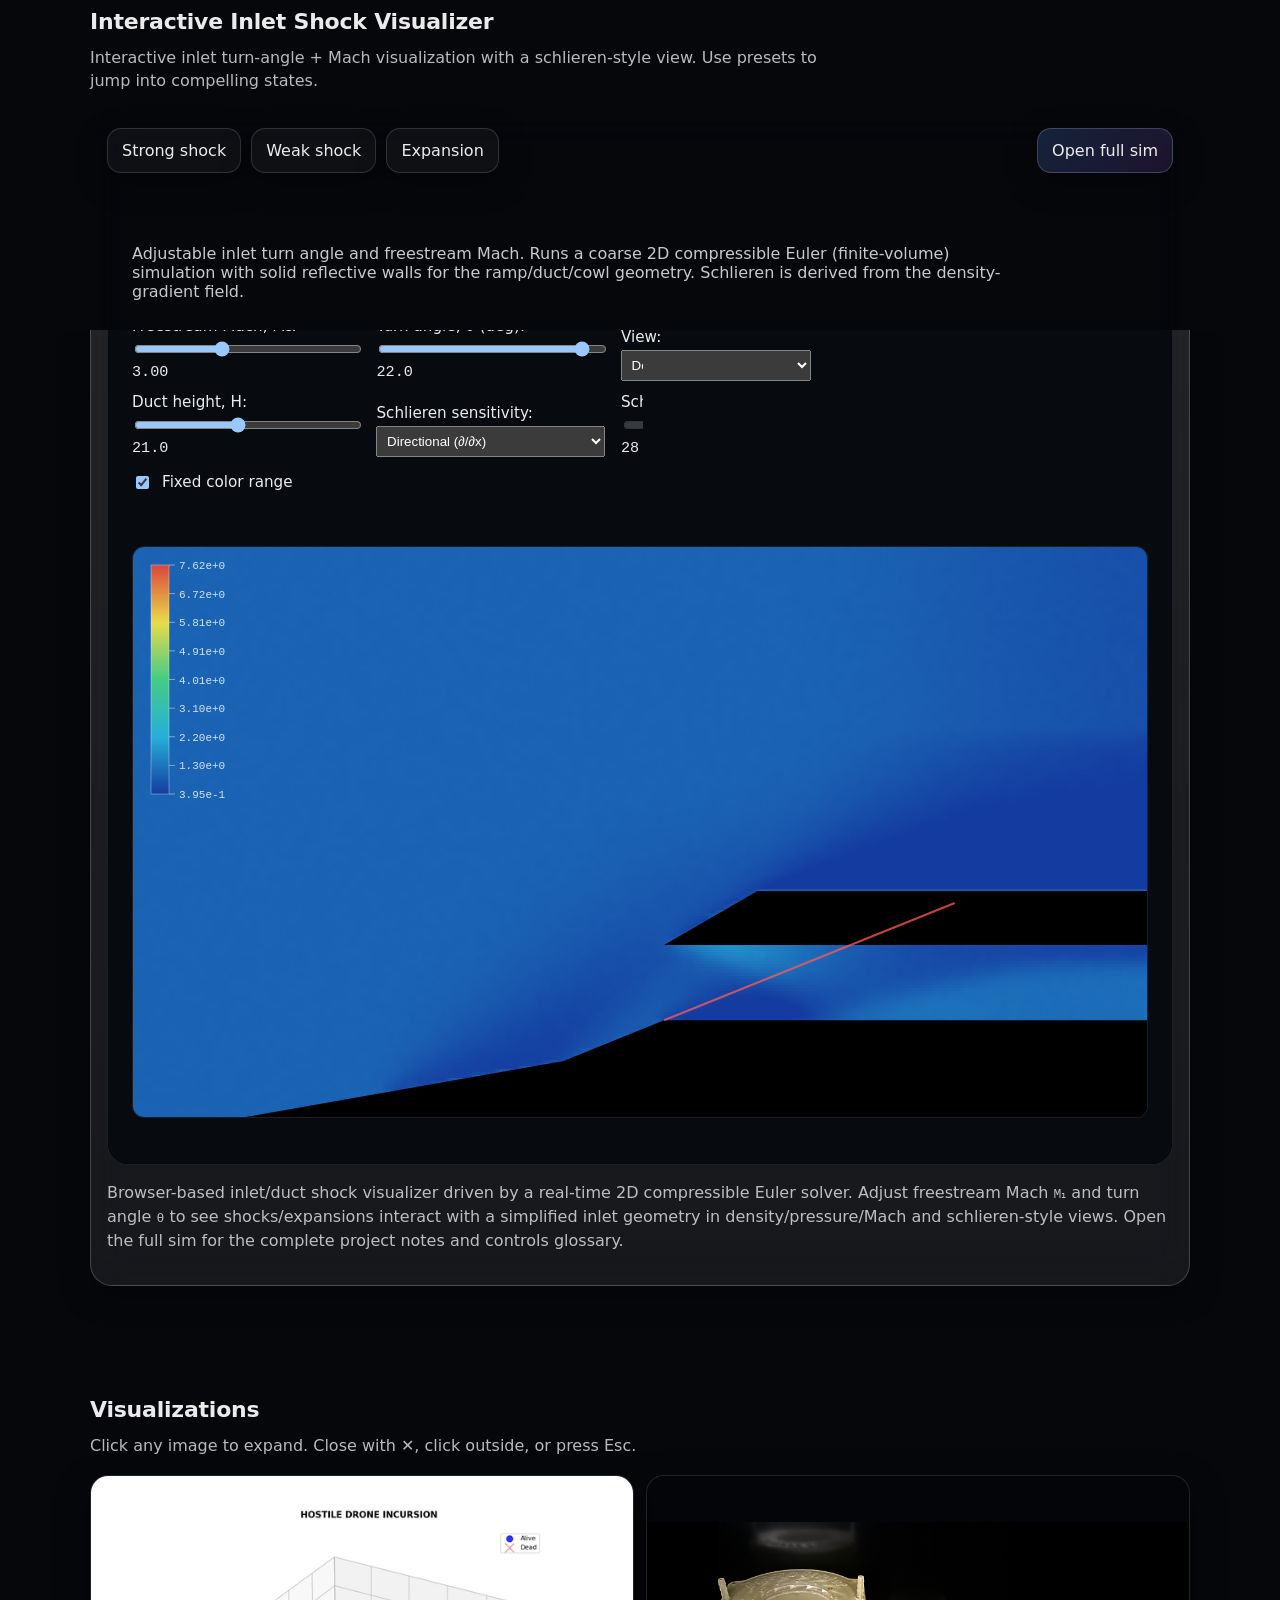
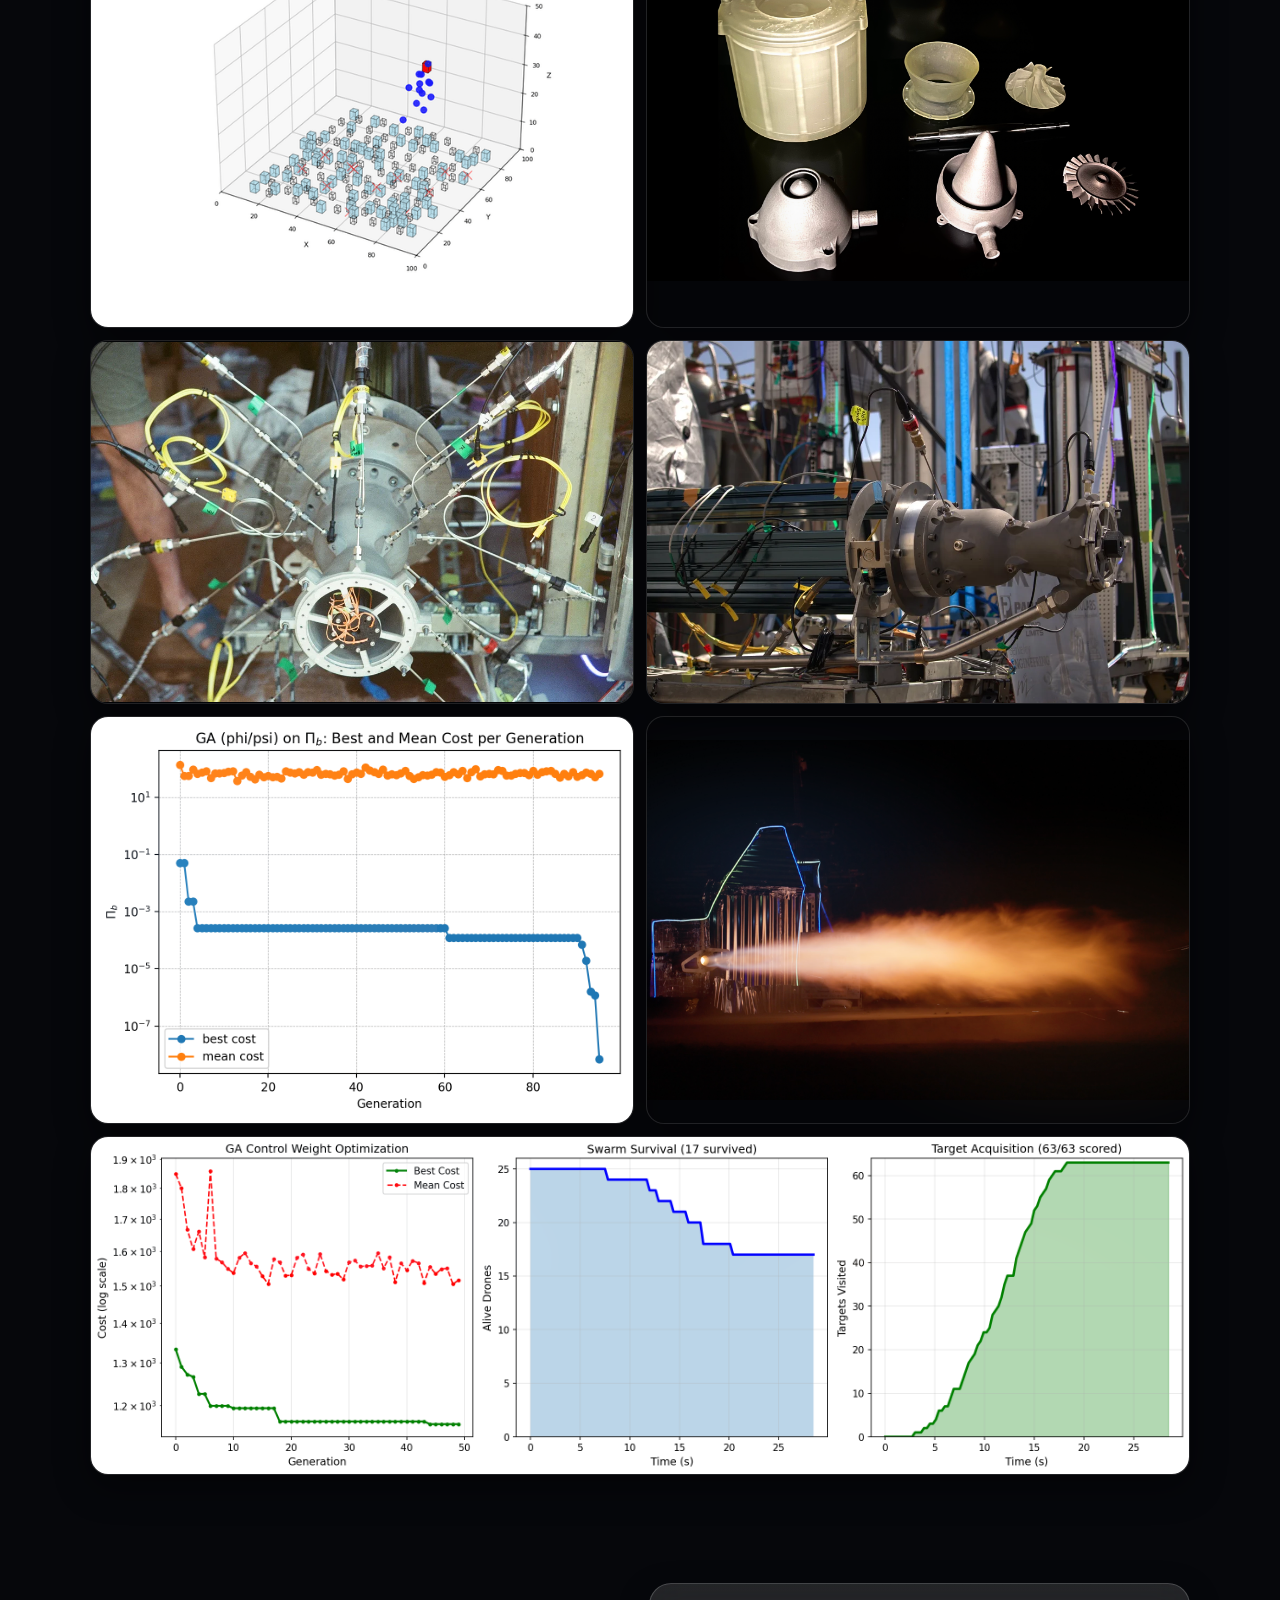
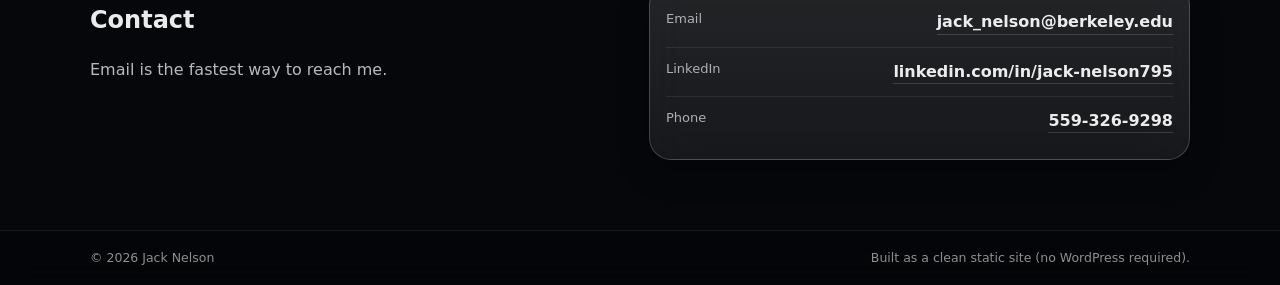
==== commit 1222d1c4: "feat: add inlet shock visualizer + refresh site UI Adds a new browser-based interactive inlet/duct f" ====
--- a/index.html
+++ b/index.html
@@ -5,7 +5,7 @@
   <meta name="viewport" content="width=device-width,initial-scale=1" />
   <title>Jack Nelson — Engineering</title>
   <meta name="description" content="Jack Nelson — engineering portfolio. Selected work, technical visuals, and contact." />
-  <link rel="stylesheet" href="styles.css" />
+  <link rel="stylesheet" href="styles.css?v=20260221" />
 </head>
 
 <body>
@@ -145,6 +145,46 @@
             </div>
           </a>
         </div>
+      </div>
+    </section>
+
+    <section class="section" aria-label="Interactive Inlet Shock Visualizer">
+      <div class="container">
+        <div class="section-head">
+          <h2>Interactive Inlet Shock Visualizer</h2>
+          <p>Interactive inlet turn-angle + Mach visualization with a schlieren-style view. Use presets to jump into compelling states.</p>
+        </div>
+
+        <section class="panel" aria-label="Simulation preview">
+          <div class="sim-toolbar" role="group" aria-label="Try presets">
+            <div class="sim-presets">
+              <button class="btn ghost sim-preset" type="button" data-sim-src="sim.html?embed=1&M=5.5&theta=16&view=schlieren&gain=38&tex=12&duct=1">Strong shock</button>
+              <button class="btn ghost sim-preset" type="button" data-sim-src="sim.html?embed=1&M=3.0&theta=8&view=schlieren&gain=26&tex=10&duct=1">Weak shock</button>
+              <button class="btn ghost sim-preset" type="button" data-sim-src="sim.html?embed=1&M=4.0&theta=-8&view=schlieren&gain=30&tex=12&duct=1">Expansion</button>
+            </div>
+
+            <a class="btn primary" href="sim/" aria-label="Open full simulation">Open full sim</a>
+          </div>
+
+          <div class="sim-frame sim-frame-full">
+            <iframe
+              data-sim-embed
+              title="Interactive inlet shock visualizer preview"
+              aria-label="Interactive inlet shock visualizer preview"
+              src="sim.html?embed=1&M=5.5&theta=16&view=schlieren&gain=38&tex=12&duct=1"
+              scrolling="no"
+              loading="lazy"
+              referrerpolicy="no-referrer">
+            </iframe>
+          </div>
+
+          <div class="sim-caption" aria-label="About this project">
+            <p>
+              Browser-based inlet/duct shock visualizer driven by a real-time 2D compressible Euler solver. Adjust freestream Mach <code>M₁</code> and turn angle <code>θ</code> to see shocks/expansions interact with a simplified inlet geometry in density/pressure/Mach and schlieren-style views.
+              Open the full sim for the complete project notes and controls glossary.
+            </p>
+          </div>
+        </section>
       </div>
     </section>
 
--- a/styles.css
+++ b/styles.css
@@ -12,6 +12,16 @@
   --radius: 22px;
   --radius-sm: 16px;
   --max: 1100px;
+
+  /* Frosted-glass tuning (site-wide “boxes”) */
+  --frost-box-top: rgba(255,255,255,.12);
+  --frost-box-bottom: rgba(255,255,255,.070);
+  --frost-box-border: rgba(255,255,255,.19);
+  --frost-box-blur: 20px;
+  --frost-box-sat: 1.12;
+
+  --frost-ui-blur: 12px;
+  --frost-ui-sat: 1.08;
 }
 
 *{ box-sizing:border-box; }
@@ -149,9 +159,11 @@
   place-items:center;
   font-weight: 700;
   letter-spacing:.02em;
-  background: linear-gradient(135deg, rgba(255,255,255,.14), rgba(255,255,255,.06));
-  border: 1px solid rgba(255,255,255,.14);
+  background: linear-gradient(135deg, rgba(255,255,255,.18), rgba(255,255,255,.08));
+  border: 1px solid rgba(255,255,255,.16);
   box-shadow: var(--shadow-soft);
+  -webkit-backdrop-filter: blur(var(--frost-ui-blur)) saturate(var(--frost-ui-sat));
+  backdrop-filter: blur(var(--frost-ui-blur)) saturate(var(--frost-ui-sat));
 }
 
 .brand-text{
@@ -245,16 +257,18 @@
   padding: 10px 14px;
   border-radius: 14px;
   border: 1px solid rgba(255,255,255,.14);
-  background: rgba(255,255,255,.06);
+  background: rgba(255,255,255,.08);
   color: var(--text);
   box-shadow: var(--shadow-soft);
   transition: transform .16s ease, background .16s ease, border-color .16s ease;
+  -webkit-backdrop-filter: blur(var(--frost-ui-blur)) saturate(var(--frost-ui-sat));
+  backdrop-filter: blur(var(--frost-ui-blur)) saturate(var(--frost-ui-sat));
 }
 
 .btn:hover{
   transform: translateY(-1px);
   border-color: rgba(255,255,255,.20);
-  background: rgba(255,255,255,.09);
+  background: rgba(255,255,255,.11);
 }
 
 .btn.primary{
@@ -272,15 +286,19 @@
   padding: 7px 10px;
   border-radius: 999px;
   border: 1px solid rgba(255,255,255,.12);
-  background: rgba(255,255,255,.04);
+  background: rgba(255,255,255,.06);
+  -webkit-backdrop-filter: blur(var(--frost-ui-blur)) saturate(var(--frost-ui-sat));
+  backdrop-filter: blur(var(--frost-ui-blur)) saturate(var(--frost-ui-sat));
 }
 
 .hero-card{
   border-radius: var(--radius);
-  border: 1px solid rgba(255,255,255,.12);
-  background: linear-gradient(180deg, rgba(255,255,255,.07), rgba(255,255,255,.04));
+  border: 1px solid var(--frost-box-border);
+  background: linear-gradient(180deg, var(--frost-box-top), var(--frost-box-bottom));
   box-shadow: var(--shadow);
   padding: 14px;
+  -webkit-backdrop-filter: blur(var(--frost-box-blur)) saturate(var(--frost-box-sat));
+  backdrop-filter: blur(var(--frost-box-blur)) saturate(var(--frost-box-sat));
 }
 
 .hero-card-top{
@@ -296,8 +314,10 @@
   padding: 7px 10px;
   border-radius: 999px;
   border: 1px solid rgba(255,255,255,.12);
-  background: rgba(0,0,0,.18);
+  background: rgba(0,0,0,.22);
   color: rgba(255,255,255,.86);
+  -webkit-backdrop-filter: blur(var(--frost-ui-blur)) saturate(var(--frost-ui-sat));
+  backdrop-filter: blur(var(--frost-ui-blur)) saturate(var(--frost-ui-sat));
 }
 
 .pill.muted{ color: rgba(255,255,255,.65); }
@@ -383,13 +403,15 @@
 
 .card{
   border-radius: var(--radius);
-  border: 1px solid rgba(255,255,255,.12);
-  background: linear-gradient(180deg, rgba(255,255,255,.06), rgba(255,255,255,.035));
+  border: 1px solid var(--frost-box-border);
+  background: linear-gradient(180deg, var(--frost-box-top), var(--frost-box-bottom));
   box-shadow: var(--shadow-soft);
   padding: 16px;
   transition: transform .18s ease, border-color .18s ease, background .18s ease;
   position: relative;
   overflow:hidden;
+  -webkit-backdrop-filter: blur(var(--frost-box-blur)) saturate(var(--frost-box-sat));
+  backdrop-filter: blur(var(--frost-box-blur)) saturate(var(--frost-box-sat));
 }
 
 .card::before{
@@ -407,7 +429,7 @@
 .card:hover{
   transform: translateY(-2px);
   border-color: rgba(255,255,255,.20);
-  background: linear-gradient(180deg, rgba(255,255,255,.075), rgba(255,255,255,.04));
+  background: linear-gradient(180deg, rgba(255,255,255,.10), rgba(255,255,255,.055));
 }
 
 .card-top{ display:flex; gap: 8px; flex-wrap: wrap; position: relative; z-index: 1; }
@@ -417,8 +439,10 @@
   padding: 6px 10px;
   border-radius: 999px;
   border: 1px solid rgba(255,255,255,.12);
-  background: rgba(0,0,0,.16);
+  background: rgba(0,0,0,.20);
   color: rgba(255,255,255,.88);
+  -webkit-backdrop-filter: blur(var(--frost-ui-blur)) saturate(var(--frost-ui-sat));
+  backdrop-filter: blur(var(--frost-ui-blur)) saturate(var(--frost-ui-sat));
 }
 
 .chip.muted{ color: rgba(255,255,255,.65); }
@@ -438,6 +462,64 @@
   display:grid;
   grid-template-columns: repeat(2, minmax(0, 1fr));
   gap: 12px;
+}
+
+/* --------- SIM EMBED --------- */
+
+.sim-toolbar{
+  display:flex;
+  align-items:center;
+  justify-content: space-between;
+  gap: 12px;
+  flex-wrap: wrap;
+}
+
+.sim-presets{
+  display:flex;
+  gap: 10px;
+  flex-wrap: wrap;
+}
+
+.sim-frame{
+  width: min(1100px, 100%);
+  margin: 12px auto 0;
+  border-radius: var(--radius);
+  overflow: hidden;
+  border: 1px solid rgba(255,255,255,.12);
+  background: #000;
+}
+
+.sim-frame iframe{
+  width: 100%;
+  height: 100%;
+  display:block;
+  border: 0;
+  background: #000;
+}
+
+/* Homepage preview: fixed 16:9 */
+.sim-frame.sim-frame-preview{
+  aspect-ratio: 16 / 9;
+}
+
+@supports not (aspect-ratio: 16 / 9){
+  .sim-frame.sim-frame-preview{ position: relative; }
+  .sim-frame.sim-frame-preview::before{ content:""; display:block; padding-top: 56.25%; }
+  .sim-frame.sim-frame-preview iframe{ position:absolute; inset:0; }
+}
+
+/* Full page: taller, avoids iframe scrollbars in most viewports */
+.sim-frame.sim-frame-full{
+  aspect-ratio: auto;
+  height: min(1040px, calc(100vh - 220px));
+  min-height: 980px;
+}
+
+.sim-caption{
+  width: min(1100px, 100%);
+  margin: 10px auto 0;
+  color: rgba(255,255,255,.72);
+  line-height: 1.5;
 }
 
 /* Uniform tile height; images scale to fit without cropping */
@@ -478,10 +560,12 @@
 
 .contact-card{
   border-radius: var(--radius);
-  border: 1px solid rgba(255,255,255,.12);
-  background: linear-gradient(180deg, rgba(255,255,255,.06), rgba(255,255,255,.035));
+  border: 1px solid var(--frost-box-border);
+  background: linear-gradient(180deg, var(--frost-box-top), var(--frost-box-bottom));
   box-shadow: var(--shadow-soft);
   padding: 14px 16px;
+  -webkit-backdrop-filter: blur(var(--frost-box-blur)) saturate(var(--frost-box-sat));
+  backdrop-filter: blur(var(--frost-box-blur)) saturate(var(--frost-box-sat));
 }
 
 .contact-row{ display:flex; justify-content: space-between; gap: 14px; padding: 12px 0; border-bottom: 1px solid rgba(255,255,255,.08); }
@@ -495,6 +579,14 @@
 .contact-link:hover{ border-bottom-color: rgba(255,255,255,.35); }
 
 .site-footer{ border-top: 1px solid rgba(255,255,255,.08); background: rgba(0,0,0,.20); backdrop-filter: blur(10px); padding: 18px 0; }
+
+@supports ((-webkit-backdrop-filter: blur(1px)) or (backdrop-filter: blur(1px))){
+  .site-footer{
+    background: rgba(0,0,0,.22);
+    -webkit-backdrop-filter: blur(14px) saturate(1.08);
+    backdrop-filter: blur(14px) saturate(1.08);
+  }
+}
 
 .footer-inner{ display:flex; justify-content: space-between; gap: 12px; flex-wrap: wrap; }
 
@@ -513,9 +605,11 @@
   padding: 9px 12px;
   border-radius: 14px;
   border: 1px solid rgba(255,255,255,.12);
-  background: rgba(255,255,255,.05);
+  background: rgba(255,255,255,.075);
   color: rgba(255,255,255,.86);
   box-shadow: var(--shadow-soft);
+  -webkit-backdrop-filter: blur(var(--frost-ui-blur)) saturate(var(--frost-ui-sat));
+  backdrop-filter: blur(var(--frost-ui-blur)) saturate(var(--frost-ui-sat));
 }
 
 .back:hover{ border-color: rgba(255,255,255,.20); background: rgba(255,255,255,.08); }
@@ -532,22 +626,24 @@
 
 .panel{
   border-radius: var(--radius);
-  border: 1px solid rgba(255,255,255,.12);
-  background: linear-gradient(180deg, rgba(255,255,255,.06), rgba(255,255,255,.035));
+  border: 1px solid var(--frost-box-border);
+  background: linear-gradient(180deg, var(--frost-box-top), var(--frost-box-bottom));
   box-shadow: var(--shadow-soft);
   padding: 16px;
-}
-
-/* Mobile-only: increase "frost" on text containers without changing desktop */
+  -webkit-backdrop-filter: blur(var(--frost-box-blur)) saturate(var(--frost-box-sat));
+  backdrop-filter: blur(var(--frost-box-blur)) saturate(var(--frost-box-sat));
+}
+
 @media (max-width: 780px){
-  .panel,
-  .card,
-  .contact-card,
-  .hero-card{
-    background: linear-gradient(180deg, rgba(255,255,255,.14), rgba(255,255,255,.075));
-    border-color: rgba(255,255,255,.20);
-    -webkit-backdrop-filter: blur(36px) saturate(1.16);
-    backdrop-filter: blur(36px) saturate(1.16);
+  :root{
+    --frost-box-top: rgba(255,255,255,.16);
+    --frost-box-bottom: rgba(255,255,255,.095);
+    --frost-box-border: rgba(255,255,255,.22);
+    --frost-box-blur: 30px;
+    --frost-box-sat: 1.15;
+
+    --frost-ui-blur: 16px;
+    --frost-ui-sat: 1.10;
   }
 }
 
@@ -587,10 +683,12 @@
   margin: 0;
   border-radius: 26px;
   overflow:hidden;
-  border: 1px solid rgba(255,255,255,.14);
-  background: linear-gradient(180deg, rgba(255,255,255,.06), rgba(255,255,255,.03));
+  border: 1px solid rgba(255,255,255,.18);
+  background: linear-gradient(180deg, rgba(255,255,255,.10), rgba(255,255,255,.05));
   box-shadow: 0 30px 90px rgba(0,0,0,.70);
   position: relative;
+  -webkit-backdrop-filter: blur(calc(var(--frost-box-blur) + 8px)) saturate(var(--frost-box-sat));
+  backdrop-filter: blur(calc(var(--frost-box-blur) + 8px)) saturate(var(--frost-box-sat));
 }
 
 @media (max-width: 780px){
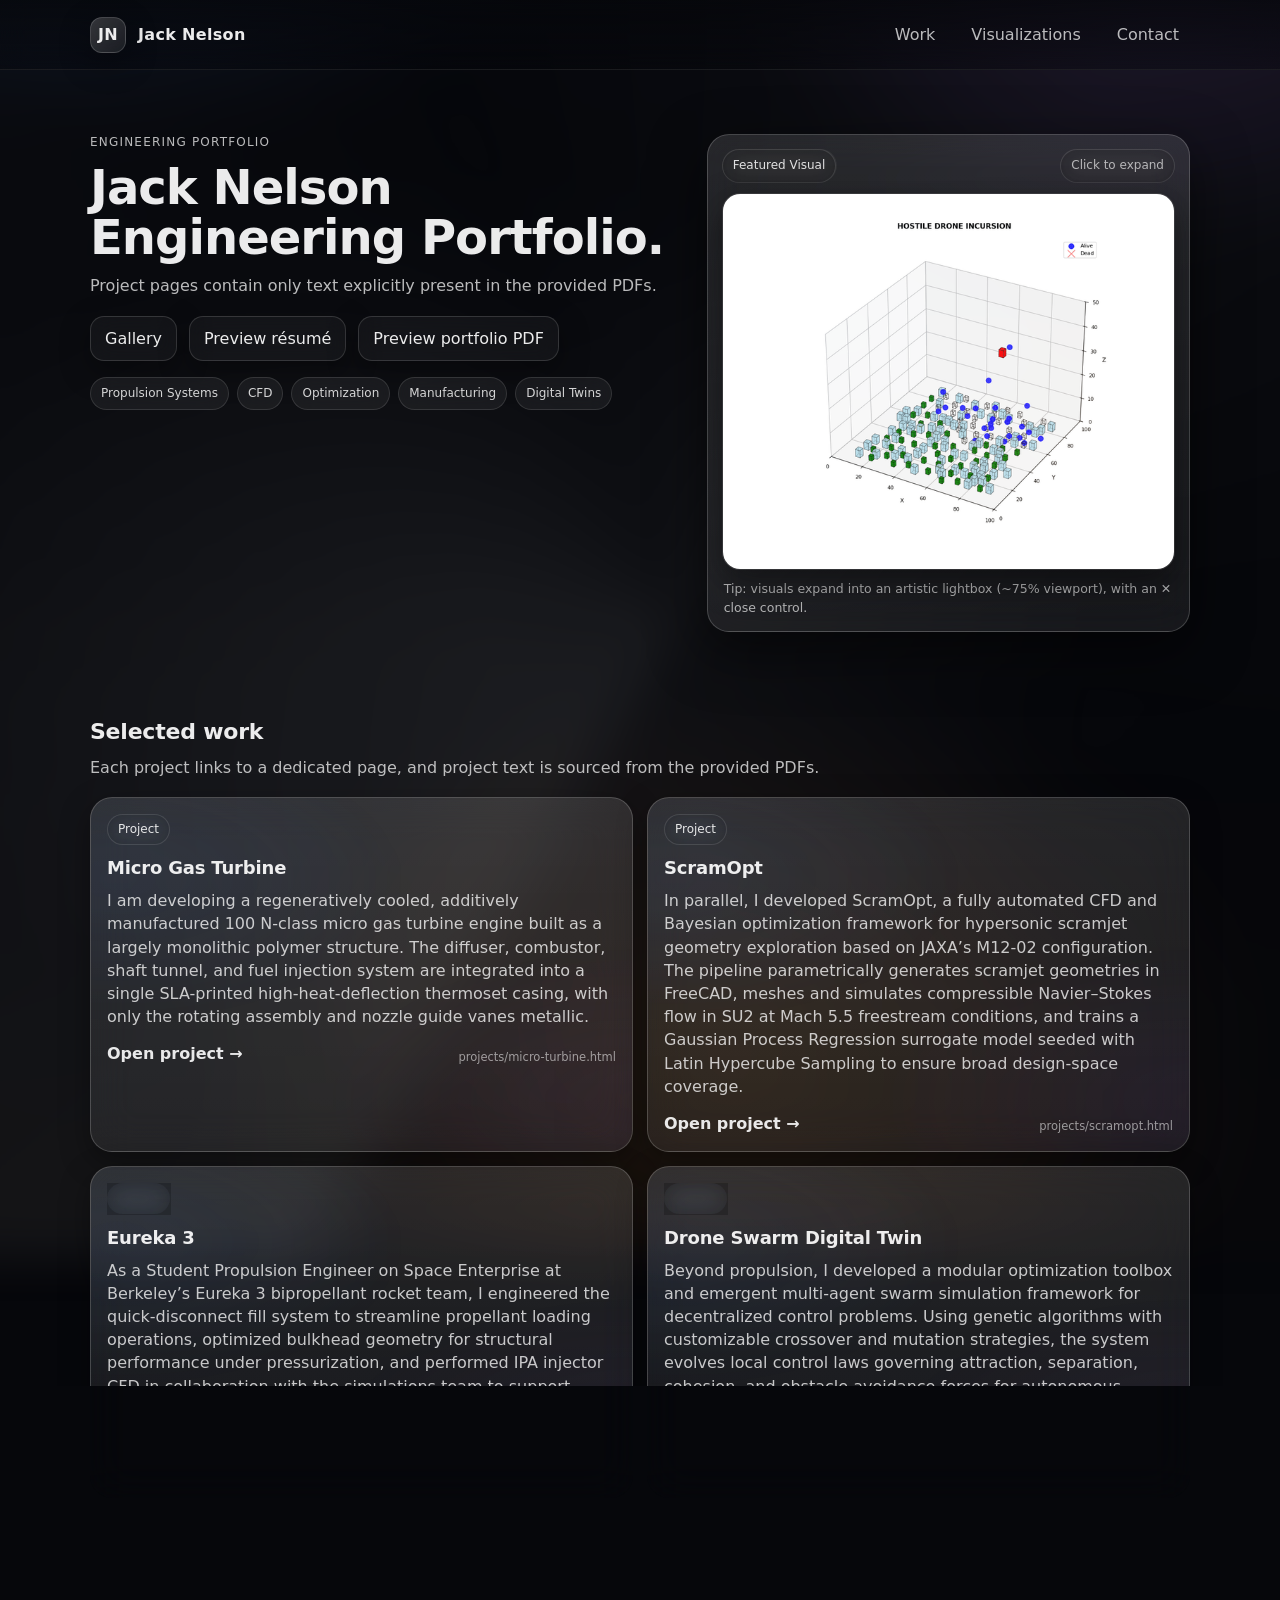
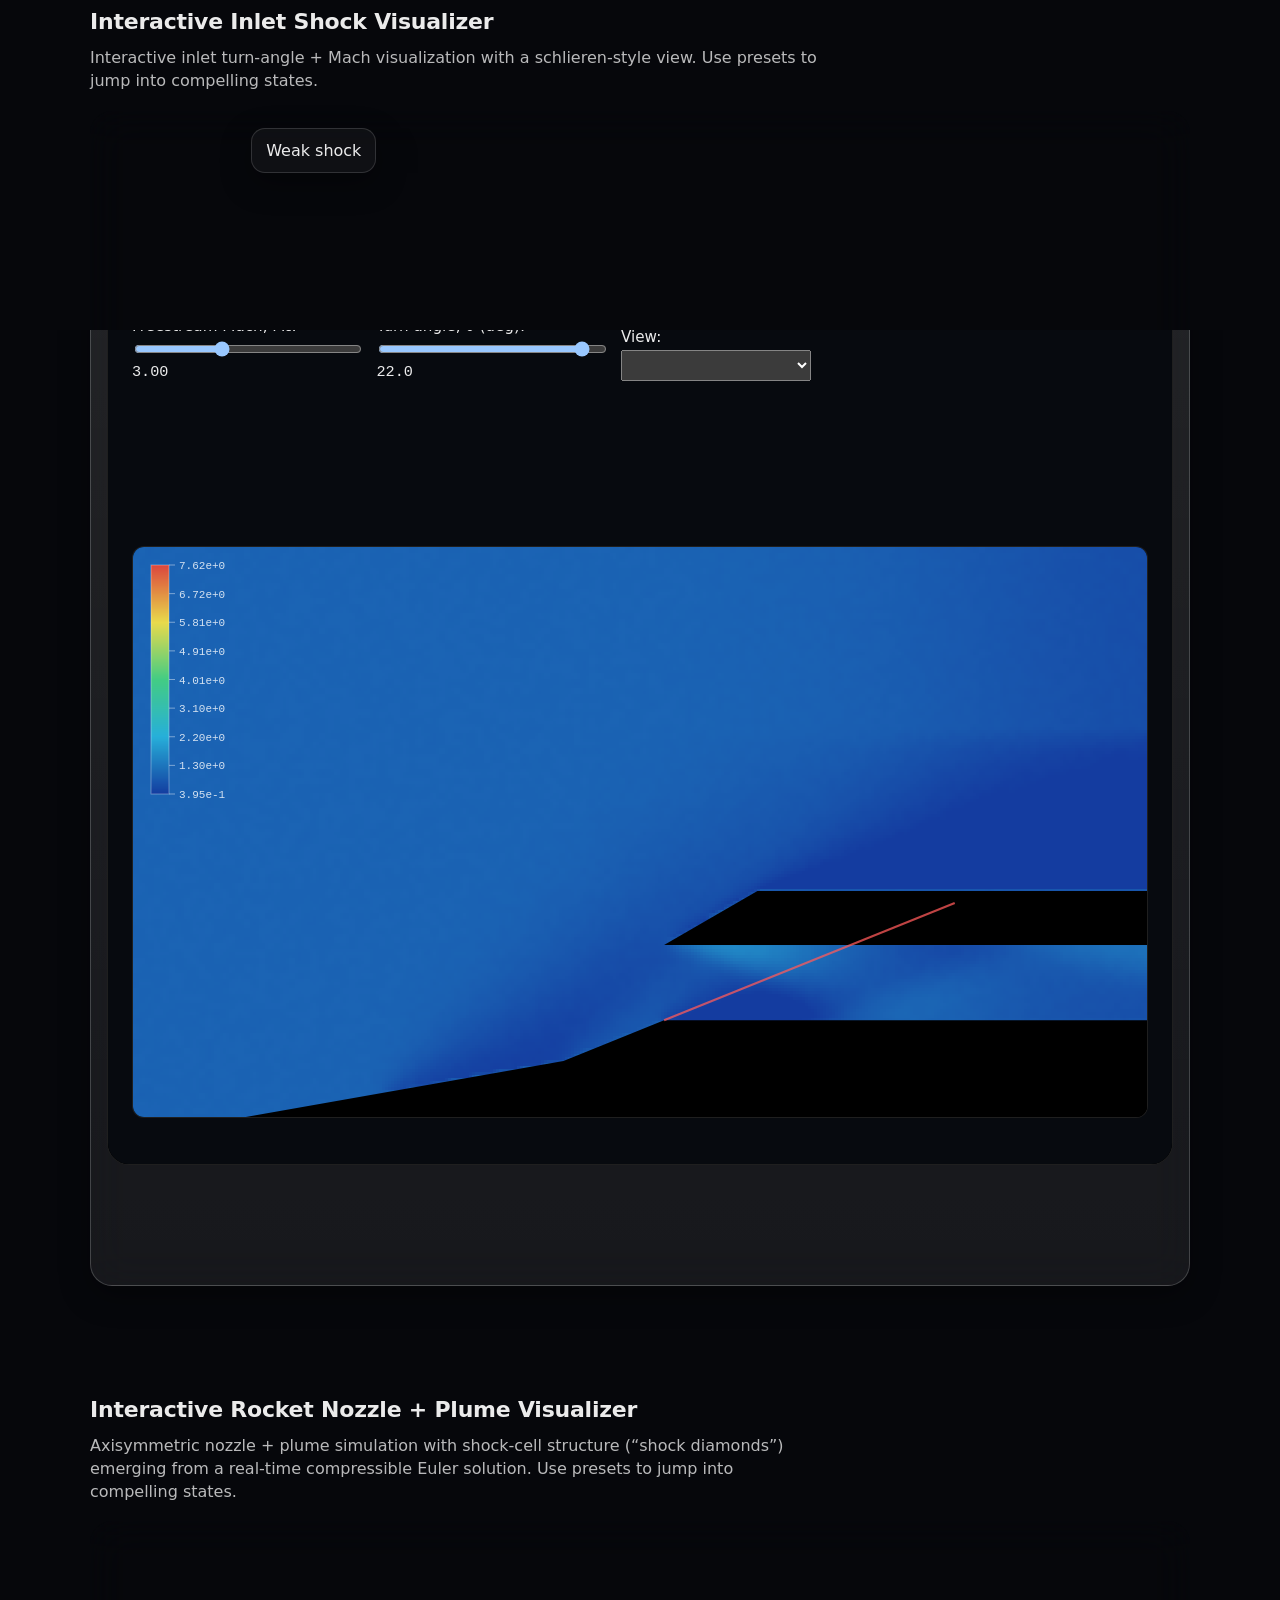
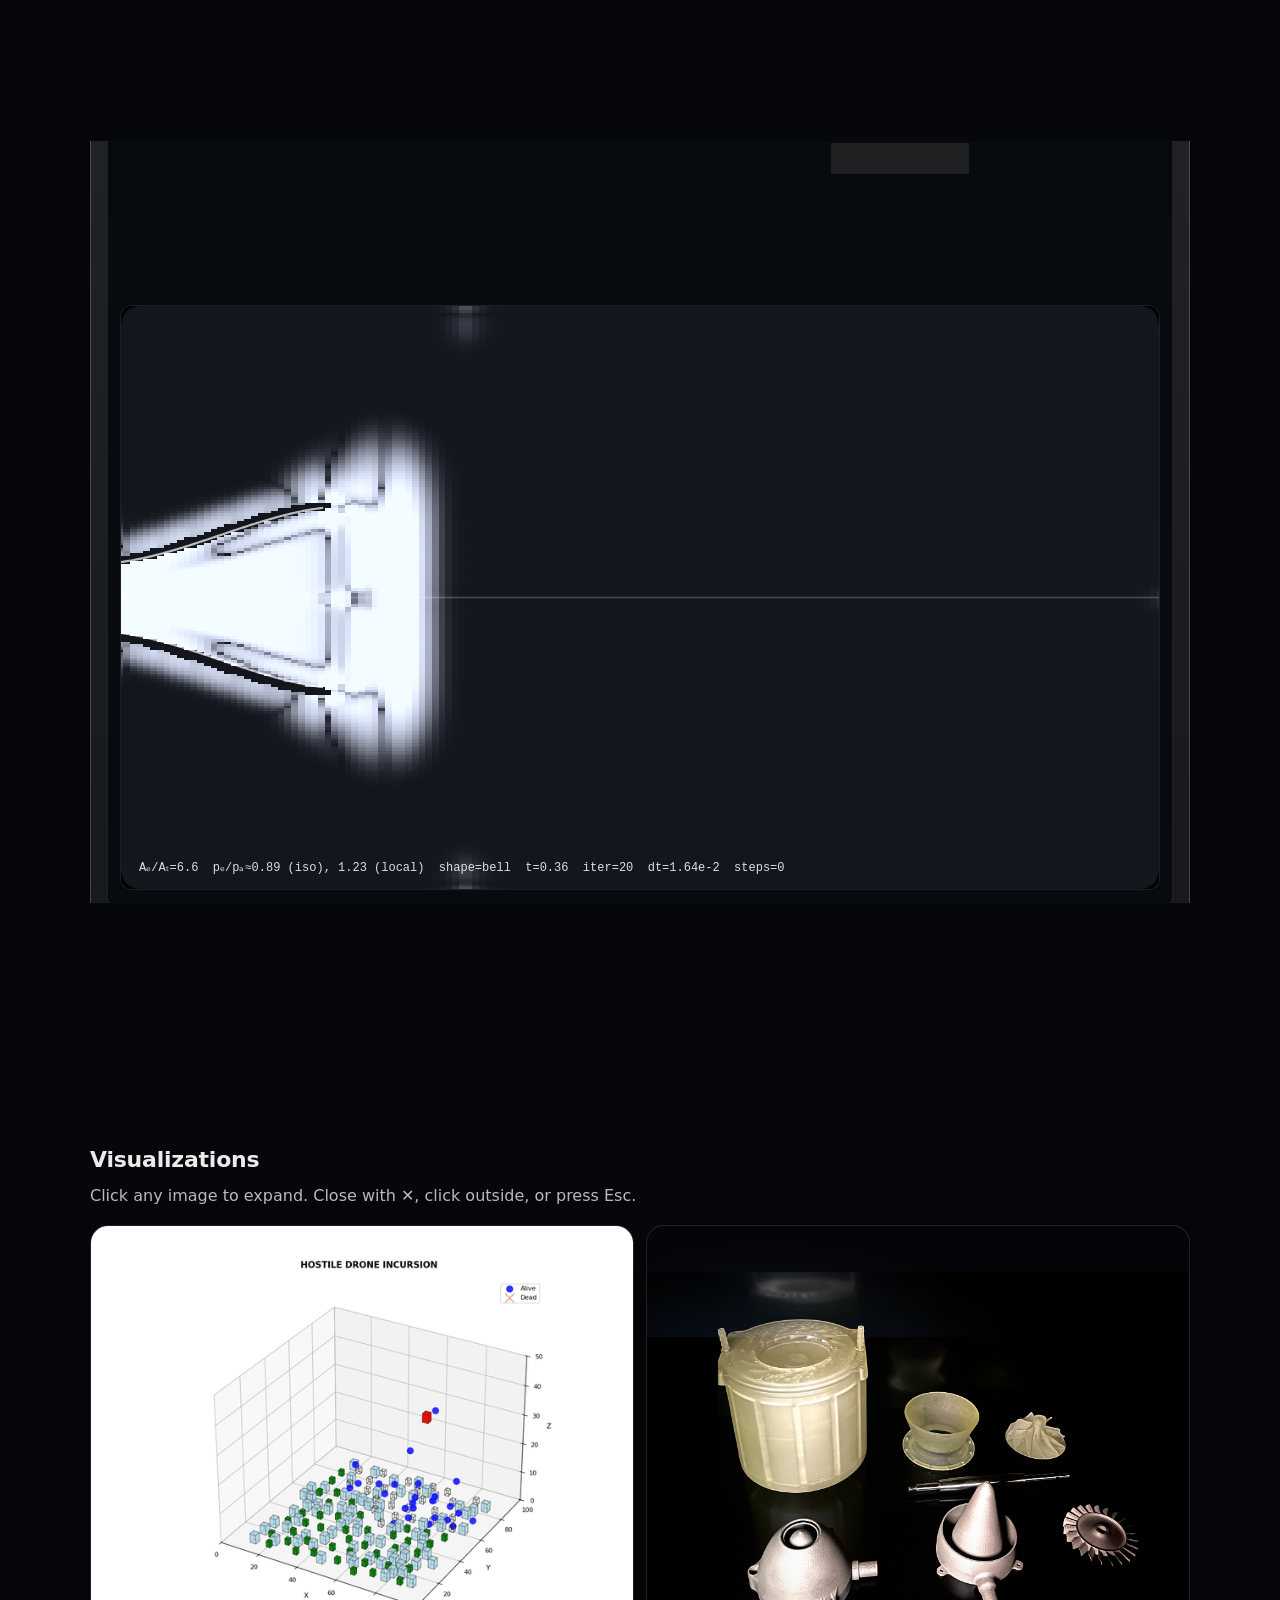
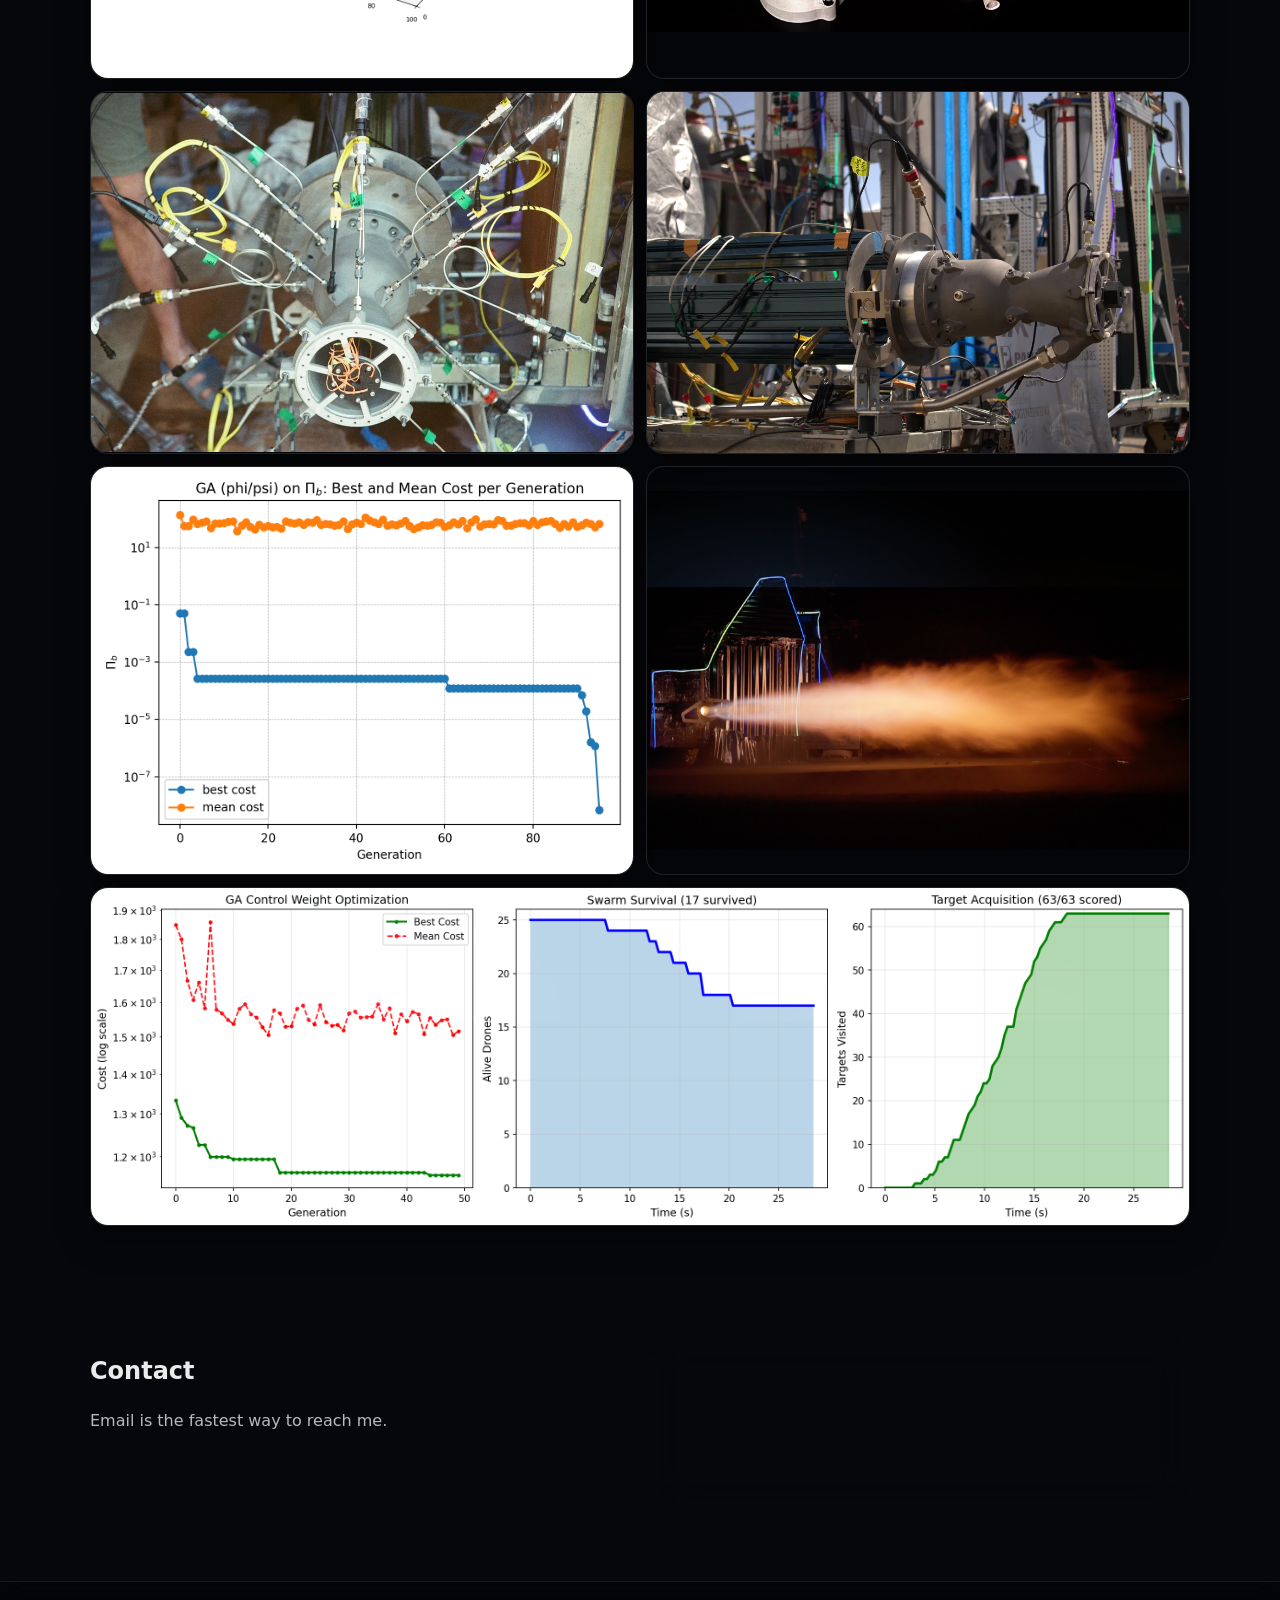
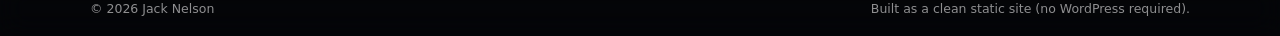
==== commit a0fc0332: "- Fixed leftover cutoff box for color gradient key in schlieren view. (Inlet Shock Visualizer) - Add" ====
--- a/index.html
+++ b/index.html
@@ -155,7 +155,7 @@
           <p>Interactive inlet turn-angle + Mach visualization with a schlieren-style view. Use presets to jump into compelling states.</p>
         </div>
 
-        <section class="panel" aria-label="Simulation preview">
+        <section class="panel panel-nozzle" aria-label="Simulation preview">
           <div class="sim-toolbar" role="group" aria-label="Try presets">
             <div class="sim-presets">
               <button class="btn ghost sim-preset" type="button" data-sim-src="sim.html?embed=1&M=5.5&theta=16&view=schlieren&gain=38&tex=12&duct=1">Strong shock</button>
@@ -188,6 +188,46 @@
       </div>
     </section>
 
+    <section class="section" aria-label="Interactive Rocket Nozzle + Plume Visualizer">
+      <div class="container">
+        <div class="section-head">
+          <h2>Interactive Rocket Nozzle + Plume Visualizer</h2>
+          <p>Axisymmetric nozzle + plume simulation with shock-cell structure (“shock diamonds”) emerging from a real-time compressible Euler solution. Use presets to jump into compelling states.</p>
+        </div>
+
+        <section class="panel" aria-label="Simulation preview">
+          <div class="sim-toolbar" role="group" aria-label="Try presets">
+            <div class="sim-presets">
+              <button class="btn ghost sim-preset" type="button" data-sim-src="nozzle.html?embed=1&run=1&p0=65&T0=1.2&pa=1&gamma=1.4&AeAt=6.5&L=1&shape=bell&div=12&view=schlieren&schMode=dx&schGain=58&tex=9&stream=0&fixed=0">Sea-level diamonds</button>
+              <button class="btn ghost sim-preset" type="button" data-sim-src="nozzle.html?embed=1&run=1&p0=18&T0=1.15&pa=1&gamma=1.4&AeAt=8&L=1&shape=bell&div=12&view=mach&schMode=dx&schGain=28&tex=7&stream=0&fixed=0">Near-ideal</button>
+              <button class="btn ghost sim-preset" type="button" data-sim-src="nozzle.html?embed=1&run=1&p0=35&T0=1.2&pa=0.18&gamma=1.4&AeAt=12&L=1.05&shape=bell&div=10&view=schlieren&schMode=mag&schGain=32&tex=9&stream=0&fixed=0">High-altitude</button>
+            </div>
+
+            <a class="btn primary" href="nozzle/" aria-label="Open full nozzle simulation">Open full sim</a>
+          </div>
+
+          <div class="sim-frame sim-frame-preview sim-frame-preview-nozzle">
+            <iframe
+              data-sim-embed
+              title="Interactive rocket nozzle + plume visualizer preview"
+              aria-label="Interactive rocket nozzle + plume visualizer preview"
+              src="nozzle.html?embed=1&run=1&p0=65&T0=1.2&pa=1&gamma=1.4&AeAt=6.5&L=1&shape=bell&div=12&view=schlieren&schMode=dx&schGain=58&tex=9&stream=0&fixed=0"
+              scrolling="no"
+              loading="lazy"
+              referrerpolicy="no-referrer">
+            </iframe>
+          </div>
+
+          <div class="sim-caption" aria-label="About this project">
+            <p>
+              Browser-based axisymmetric rocket nozzle + plume visualizer driven by a real-time compressible Euler solver. The “shock diamonds” visible in Schlieren mode arise from the computed flow field (inviscid; no viscosity/turbulence/mixing model).
+              Open the full sim for the complete notes and controls glossary.
+            </p>
+          </div>
+        </section>
+      </div>
+    </section>
+
     <section id="visuals" class="section">
       <div class="container">
         <div class="section-head">
--- a/styles.css
+++ b/styles.css
@@ -320,6 +320,12 @@
   backdrop-filter: blur(var(--frost-ui-blur)) saturate(var(--frost-ui-sat));
 }
 
+/* Nozzle landing panel: make it taller for more vertical space */
+.panel.panel-nozzle {
+  height: auto;
+  min-height: 0;
+}
+
 .pill.muted{ color: rgba(255,255,255,.65); }
 
 .media-tile{
@@ -502,18 +508,30 @@
   aspect-ratio: 16 / 9;
 }
 
+/* Nozzle landing preview: shorten the frame a bit (same approach as /nozzle/). */
+.sim-frame.sim-frame-preview.sim-frame-preview-nozzle{
+  aspect-ratio: auto;
+  min-height: 920px;
+  height: min(920px, calc(100vh - 80px));
+}
+
 @supports not (aspect-ratio: 16 / 9){
   .sim-frame.sim-frame-preview{ position: relative; }
   .sim-frame.sim-frame-preview::before{ content:""; display:block; padding-top: 56.25%; }
   .sim-frame.sim-frame-preview iframe{ position:absolute; inset:0; }
+
+  /* Nozzle override uses fixed height; disable the padding-top shim. */
+  .sim-frame.sim-frame-preview.sim-frame-preview-nozzle::before{ content:none; display:none; padding-top:0; }
+  .sim-frame.sim-frame-preview.sim-frame-preview-nozzle iframe{ position:absolute; inset:0; }
 }
 
 /* Full page: taller, avoids iframe scrollbars in most viewports */
-.sim-frame.sim-frame-full{
-  aspect-ratio: auto;
-  height: min(1040px, calc(100vh - 220px));
-  min-height: 980px;
-}
+ .sim-frame.sim-frame-full {
+   aspect-ratio: auto;
+   height: min(1040px, calc(100vh - 220px));
+   min-height: 980px;
+   max-height: 100%;
+ }
 
 .sim-caption{
   width: min(1100px, 100%);
